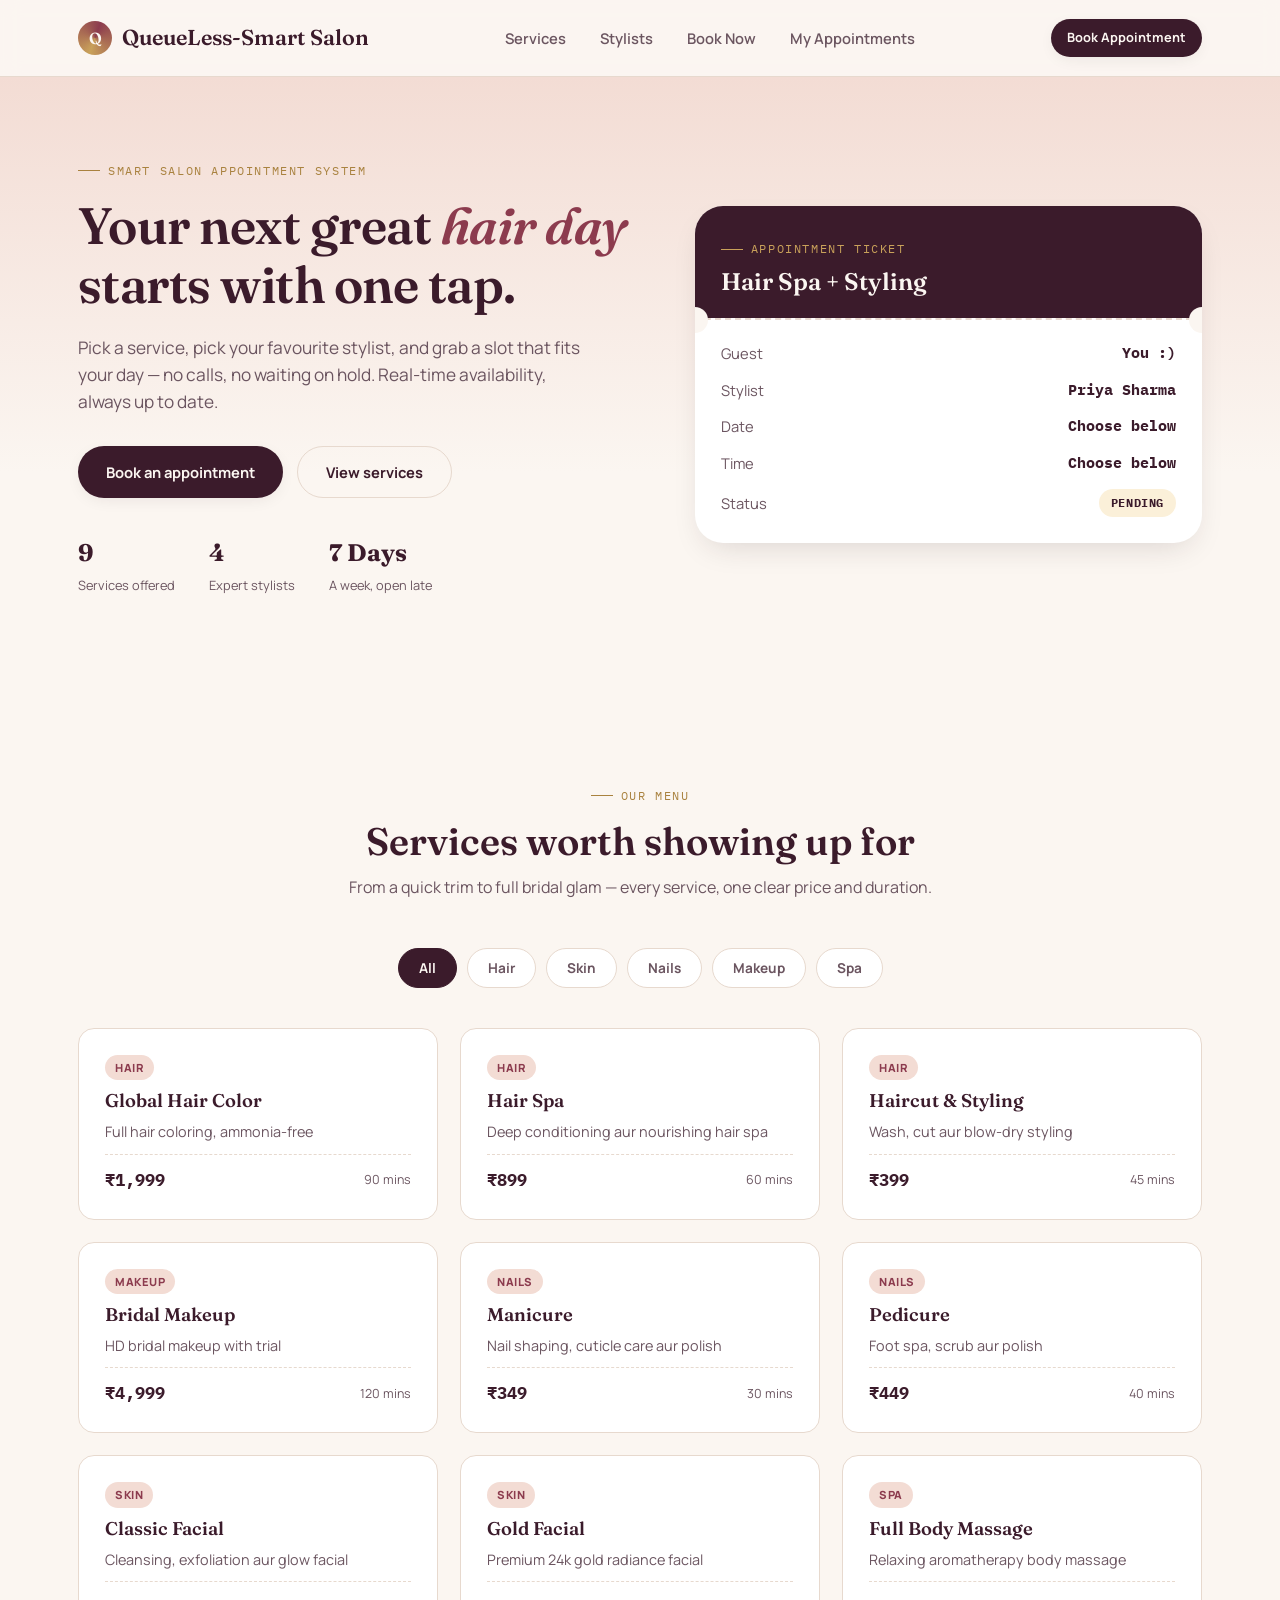
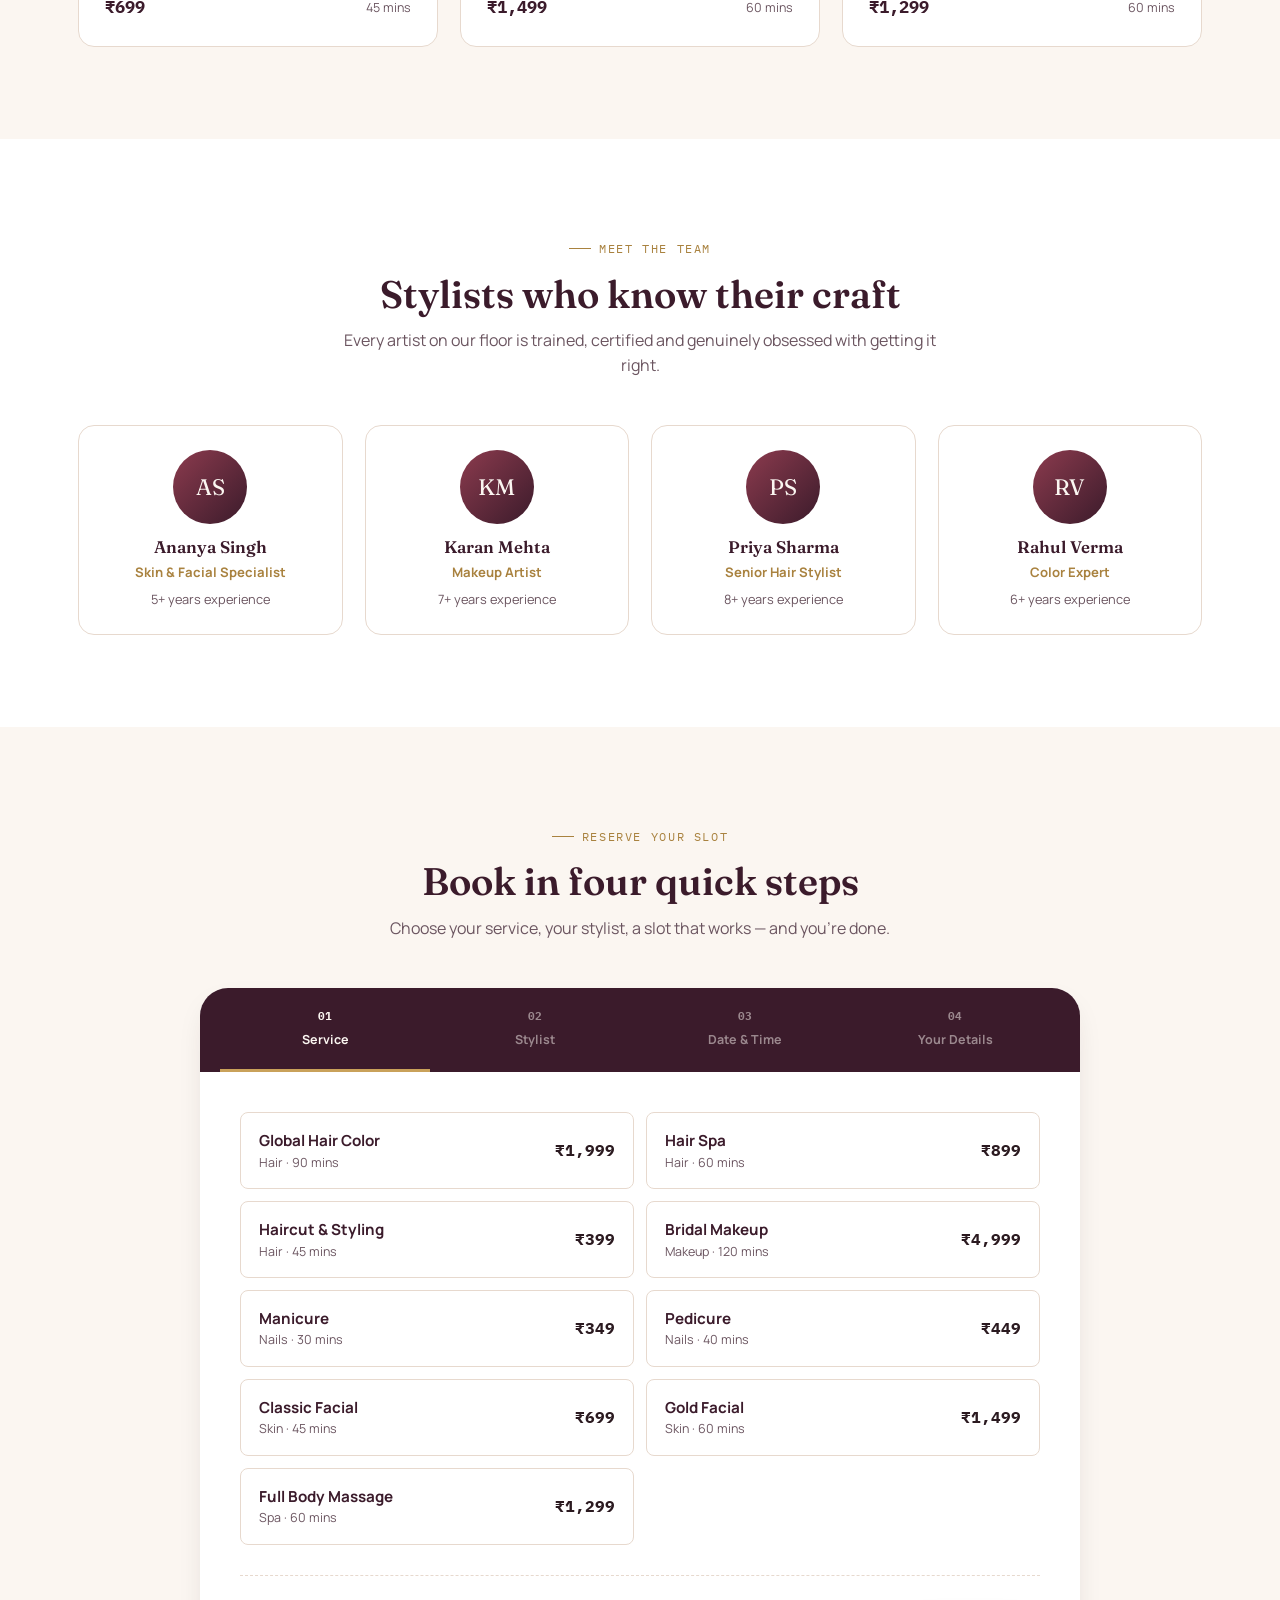
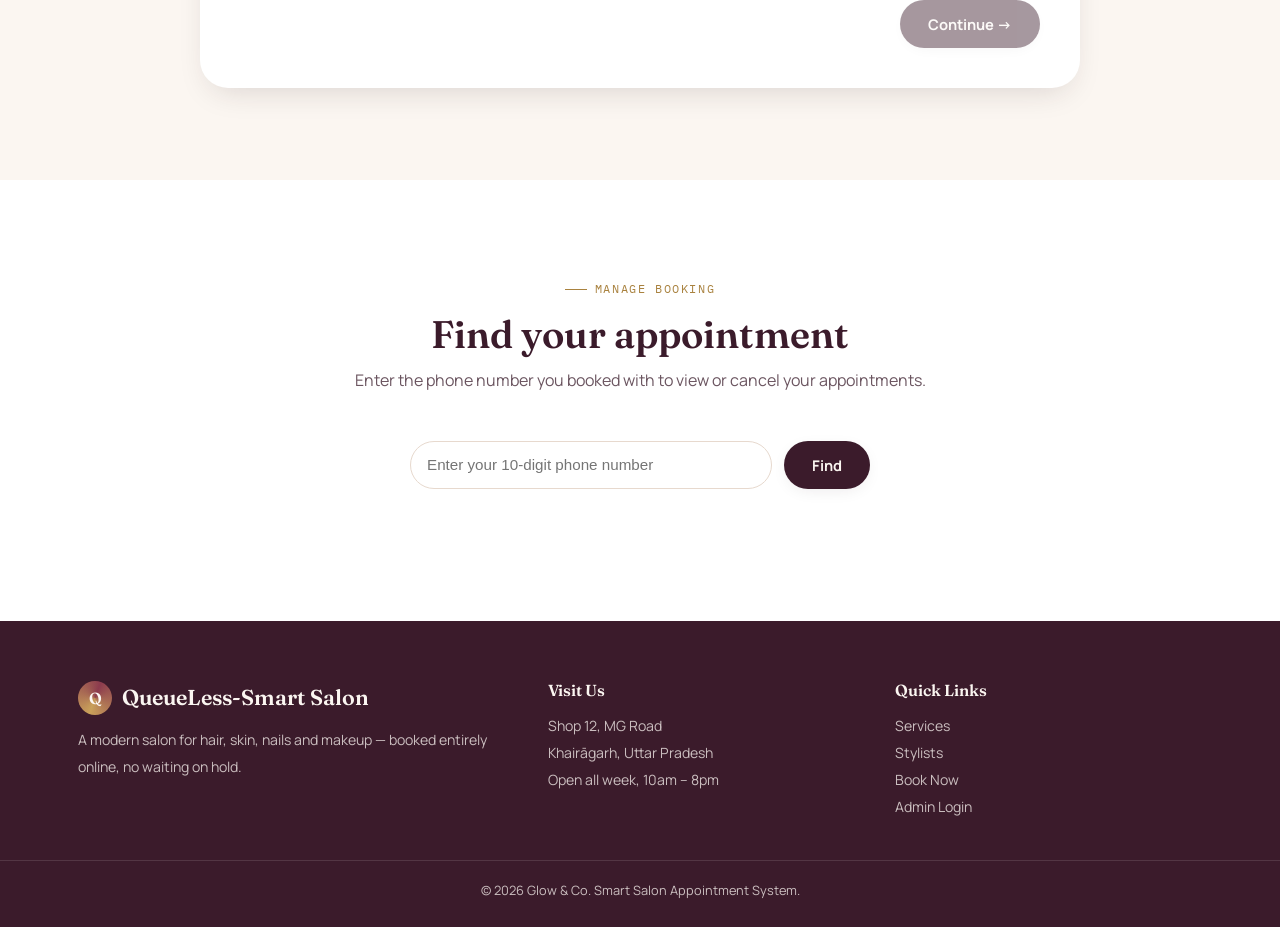
==== index.html @ 919a1b73 "msg" ====
<!doctype html>
<html lang="en">
  <head>
    <meta charset="UTF-8" />
    <meta name="viewport" content="width=device-width, initial-scale=1.0" />
    <title>Glow &amp; Co. — Smart Salon Appointments</title>
    <meta
      name="description"
      content="Book your salon appointment online — haircuts, spa, skin, makeup & more."
    />
    <link rel="stylesheet" href="css/variables.css" />
    <link rel="stylesheet" href="css/style.css" />
    <style>
      .slot-empty-state {
        grid-column: 1 / -1;
        padding: 20px 0;
      }

      .summary-box {
        text-align: left;
      }
    </style>
  </head>
  <body>
    <!-- ===================== NAVBAR ===================== -->
    <header class="navbar">
      <div class="container">
        <a href="#home" class="brand"
          ><span class="mark">Q</span>QueueLess-Smart Salon</a
        >
        <nav class="nav-links" id="navLinks">
          <a href="#services">Services</a>
          <a href="#stylists">Stylists</a>
          <a href="#book">Book Now</a>
          <a href="#my-appointments">My Appointments</a>
        </nav>
        <div class="nav-cta">
          <a href="#book" class="btn btn-primary btn-sm">Book Appointment</a>
        </div>
        <button class="nav-toggle" id="navToggle" aria-label="Menu">☰</button>
      </div>
    </header>

    <!-- ===================== HERO ===================== -->
    <section class="hero" id="home">
      <div class="container">
        <div class="hero-copy reveal">
          <span class="eyebrow">Smart Salon Appointment System</span>
          <h1>Your next great <em>hair day</em> starts with one tap.</h1>
          <p>
            Pick a service, pick your favourite stylist, and grab a slot that
            fits your day — no calls, no waiting on hold. Real-time
            availability, always up to date.
          </p>
          <div class="hero-actions">
            <a href="#book" class="btn btn-primary">Book an appointment</a>
            <a href="#services" class="btn btn-ghost">View services</a>
          </div>
          <div class="hero-stats">
            <div>
              <strong id="statServices">—</strong><span>Services offered</span>
            </div>
            <div>
              <strong id="statStylists">—</strong><span>Expert stylists</span>
            </div>
            <div><strong>7 Days</strong><span>A week, open late</span></div>
          </div>
        </div>

        <div class="ticket reveal">
          <div class="ticket-top">
            <span class="eyebrow">Appointment Ticket</span>
            <h3>Hair Spa + Styling</h3>
          </div>
          <div class="ticket-divider"></div>
          <div class="ticket-body">
            <div class="ticket-row"><span>Guest</span><span>You :)</span></div>
            <div class="ticket-row">
              <span>Stylist</span><span>Priya Sharma</span>
            </div>
            <div class="ticket-row">
              <span>Date</span><span>Choose below</span>
            </div>
            <div class="ticket-row">
              <span>Time</span><span>Choose below</span>
            </div>
            <div class="ticket-row">
              <span>Status</span
              ><span class="ticket-status status-pending">Pending</span>
            </div>
          </div>
        </div>
      </div>
    </section>

    <!-- ===================== SERVICES ===================== -->
    <section class="section" id="services">
      <div class="container">
        <div class="section-head reveal">
          <span class="eyebrow">Our Menu</span>
          <h2>Services worth showing up for</h2>
          <p>
            From a quick trim to full bridal glam — every service, one clear
            price and duration.
          </p>
        </div>
        <div class="category-tabs" id="categoryTabs">
          <button class="tab-btn active" data-cat="All">All</button>
          <button class="tab-btn" data-cat="Hair">Hair</button>
          <button class="tab-btn" data-cat="Skin">Skin</button>
          <button class="tab-btn" data-cat="Nails">Nails</button>
          <button class="tab-btn" data-cat="Makeup">Makeup</button>
          <button class="tab-btn" data-cat="Spa">Spa</button>
        </div>
        <div class="service-grid" id="serviceGrid">
          <p class="empty-note">Loading services…</p>
        </div>
      </div>
    </section>

    <!-- ===================== STYLISTS ===================== -->
    <section class="section section-alt" id="stylists">
      <div class="container">
        <div class="section-head reveal">
          <span class="eyebrow">Meet The Team</span>
          <h2>Stylists who know their craft</h2>
          <p>
            Every artist on our floor is trained, certified and genuinely
            obsessed with getting it right.
          </p>
        </div>
        <div class="stylist-grid" id="stylistGrid">
          <p class="empty-note">Loading stylists…</p>
        </div>
      </div>
    </section>

    <!-- ===================== BOOKING ===================== -->
    <section class="section" id="book">
      <div class="container">
        <div class="section-head reveal">
          <span class="eyebrow">Reserve Your Slot</span>
          <h2>Book in four quick steps</h2>
          <p>
            Choose your service, your stylist, a slot that works — and you're
            done.
          </p>
        </div>

        <div class="booking-wrap reveal">
          <div class="stepper">
            <div class="step active" data-step="1"><span>01</span>Service</div>
            <div class="step" data-step="2"><span>02</span>Stylist</div>
            <div class="step" data-step="3"><span>03</span>Date &amp; Time</div>
            <div class="step" data-step="4"><span>04</span>Your Details</div>
          </div>

          <!-- Step 1: Service -->
          <div class="step-panel active" data-panel="1">
            <div class="pick-grid" id="bookServiceGrid"></div>
            <div class="step-actions">
              <span></span>
              <button class="btn btn-primary" id="toStep2" disabled>
                Continue →
              </button>
            </div>
          </div>

          <!-- Step 2: Stylist -->
          <div class="step-panel" data-panel="2">
            <div class="pick-grid" id="bookStylistGrid"></div>
            <div class="step-actions">
              <button class="btn btn-ghost" data-back="1">← Back</button>
              <button class="btn btn-primary" id="toStep3" disabled>
                Continue →
              </button>
            </div>
          </div>

          <!-- Step 3: Date & Time -->
          <div class="step-panel" data-panel="3">
            <div class="field">
              <label for="bookDate">Choose a date</label>
              <input type="date" id="bookDate" />
            </div>
            <div class="field">
              <label>Available time slots</label>
              <div class="slot-grid" id="slotGrid">
                <p class="empty-note slot-empty-state">
                  Select a date to see open slots
                </p>
              </div>
            </div>
            <div class="step-actions">
              <button class="btn btn-ghost" data-back="2">← Back</button>
              <button class="btn btn-primary" id="toStep4" disabled>
                Continue →
              </button>
            </div>
          </div>

          <!-- Step 4: Details + confirm -->
          <div class="step-panel" data-panel="4">
            <div class="summary-box" id="bookingSummary"></div>
            <form id="bookingForm">
              <div class="form-row">
                <div class="field">
                  <label for="custName">Full name</label>
                  <input
                    type="text"
                    id="custName"
                    required
                    placeholder="e.g. Anjali Gupta"
                  />
                </div>
                <div class="field">
                  <label for="custPhone">Phone number</label>
                  <input
                    type="tel"
                    id="custPhone"
                    required
                    placeholder="10-digit mobile number"
                    pattern="[0-9]{10}"
                  />
                </div>
              </div>
              <div class="field">
                <label for="custEmail">Email (optional)</label>
                <input
                  type="email"
                  id="custEmail"
                  placeholder="you@example.com"
                />
              </div>
              <div class="field">
                <label for="custNotes">Notes for your stylist (optional)</label>
                <textarea
                  id="custNotes"
                  placeholder="Allergies, preferences, anything we should know…"
                ></textarea>
              </div>
              <div class="step-actions">
                <button type="button" class="btn btn-ghost" data-back="3">
                  ← Back
                </button>
                <button type="submit" class="btn btn-gold">
                  Confirm booking
                </button>
              </div>
            </form>
          </div>

          <!-- Confirmation -->
          <div class="step-panel" data-panel="confirm">
            <div class="confirm-screen">
              <div class="confirm-icon">✓</div>
              <h3>You're all set!</h3>
              <p>
                We've saved your appointment. Save this ID to manage your
                booking anytime.
              </p>
              <div class="booking-id" id="confirmId">#SALON-000000</div>
              <div class="summary-box" id="confirmSummary"></div>
              <button class="btn btn-primary" id="bookAnother">
                Book another appointment
              </button>
            </div>
          </div>
        </div>
      </div>
    </section>

    <!-- ===================== MY APPOINTMENTS ===================== -->
    <section class="section section-alt" id="my-appointments">
      <div class="container">
        <div class="section-head reveal">
          <span class="eyebrow">Manage Booking</span>
          <h2>Find your appointment</h2>
          <p>
            Enter the phone number you booked with to view or cancel your
            appointments.
          </p>
        </div>
        <form class="lookup-form reveal" id="lookupForm">
          <input
            type="tel"
            id="lookupPhone"
            placeholder="Enter your 10-digit phone number"
            pattern="[0-9]{10}"
            required
          />
          <button type="submit" class="btn btn-primary">Find</button>
        </form>
        <div class="appt-list" id="apptList"></div>
      </div>
    </section>

    <!-- ===================== FOOTER ===================== -->
    <footer class="footer">
      <div class="container">
        <div>
          <a href="#home" class="brand"
            ><span class="mark">Q</span>QueueLess-Smart Salon</a
          >
          <p>
            A modern salon for hair, skin, nails and makeup — booked entirely
            online, no waiting on hold.
          </p>
        </div>
        <div>
          <h4>Visit Us</h4>
          <p>
            Shop 12, MG Road<br />Khairāgarh, Uttar Pradesh<br />Open all week,
            10am – 8pm
          </p>
        </div>
        <div>
          <h4>Quick Links</h4>
          <ul>
            <li><a href="#services">Services</a></li>
            <li><a href="#stylists">Stylists</a></li>
            <li><a href="#book">Book Now</a></li>
            <li><a href="admin.html">Admin Login</a></li>
          </ul>
        </div>
      </div>
      <div class="footer-bottom">
        © <span id="year"></span> Glow &amp; Co. Smart Salon Appointment System.
      </div>
    </footer>

    <div class="toast" id="toast"></div>

    <script src="js/localdb.js"></script>
    <script src="js/main.js"></script>
  </body>
</html>
---- css/variables.css ----
/* ============================================
   GLOW & CO. — Design Tokens
   Ek boutique salon ke liye elegant, warm identity.
   ============================================ */

@import url("https://fonts.googleapis.com/css2?family=Fraunces:ital,opsz,wght@0,9..144,400;0,9..144,500;0,9..144,600;1,9..144,500&family=Manrope:wght@400;500;600;700;800&family=IBM+Plex+Mono:wght@400;500&display=swap");

:root {
  /* ---- Colors ---- */
  --ink: #2B1A20;           /* primary text / near-black warm ink */
  --ink-soft: #6B5560;      /* secondary text */
  --plum: #3B1B2B;          /* deep header / footer bg */
  --plum-deep: #2B1220;
  --rose: #8C3B4E;          /* secondary accent — status, links */
  --gold: #C9A15A;          /* primary accent — CTAs, highlights */
  --gold-deep: #A9823F;
  --blush: #F3DCD4;         /* soft accent bg */
  --ivory: #FBF6F1;         /* page background */
  --paper: #FFFFFF;         /* card background */
  --line: #E7D9CE;          /* hairline borders */
  --success: #4E7A51;
  --success-bg: #E7F0E4;
  --pending-bg: #FBF0D9;
  --pending: #96741E;
  --cancel-bg: #F5DEDE;
  --cancel: #A23B3B;
  --info-bg: #E3E8EE;
  --info: #3B5A8C;

  /* ---- Type ---- */
  --font-display: "Fraunces", "Georgia", serif;
  --font-body: "Manrope", -apple-system, BlinkMacSystemFont, sans-serif;
  --font-mono: "IBM Plex Mono", "Courier New", monospace;

  /* ---- Spacing / Layout ---- */
  --radius-sm: 8px;
  --radius-md: 16px;
  --radius-lg: 28px;
  --shadow-soft: 0 12px 32px -12px rgba(43, 26, 32, 0.18);
  --shadow-card: 0 4px 18px -6px rgba(43, 26, 32, 0.12);
  --max-width: 1180px;
}

* {
  box-sizing: border-box;
  margin: 0;
  padding: 0;
}

html {
  scroll-behavior: smooth;
}

body {
  font-family: var(--font-body);
  color: var(--ink);
  background: var(--ivory);
  line-height: 1.55;
  -webkit-font-smoothing: antialiased;
}

img {
  max-width: 100%;
  display: block;
}

a {
  color: inherit;
  text-decoration: none;
}

button {
  font-family: inherit;
  cursor: pointer;
}

h1, h2, h3, h4 {
  font-family: var(--font-display);
  font-weight: 600;
  color: var(--plum);
  line-height: 1.15;
}

.container {
  max-width: var(--max-width);
  margin: 0 auto;
  padding: 0 28px;
}

.eyebrow {
  font-family: var(--font-mono);
  font-size: 0.72rem;
  letter-spacing: 0.14em;
  text-transform: uppercase;
  color: var(--gold-deep);
  display: inline-flex;
  align-items: center;
  gap: 8px;
}
.eyebrow::before {
  content: "";
  width: 22px;
  height: 1px;
  background: var(--gold-deep);
  display: inline-block;
}

.btn {
  display: inline-flex;
  align-items: center;
  justify-content: center;
  gap: 8px;
  padding: 14px 28px;
  border-radius: 999px;
  border: none;
  font-family: var(--font-body);
  font-weight: 700;
  font-size: 0.92rem;
  transition: transform 0.15s ease, box-shadow 0.15s ease, background 0.15s ease;
}
.btn:focus-visible {
  outline: 2px solid var(--gold-deep);
  outline-offset: 3px;
}
.btn-primary {
  background: var(--plum);
  color: var(--ivory);
  box-shadow: var(--shadow-card);
}
.btn-primary:hover {
  background: var(--plum-deep);
  transform: translateY(-2px);
}
.btn-gold {
  background: var(--gold);
  color: var(--plum-deep);
}
.btn-gold:hover {
  background: var(--gold-deep);
  transform: translateY(-2px);
}
.btn-ghost {
  background: transparent;
  color: var(--plum);
  border: 1.5px solid var(--line);
}
.btn-ghost:hover {
  border-color: var(--plum);
}
.btn:disabled {
  opacity: 0.45;
  cursor: not-allowed;
  transform: none !important;
}

.btn-sm {
  padding: 9px 16px;
  font-size: 0.8rem;
}

@media (prefers-reduced-motion: reduce) {
  * {
    animation: none !important;
    transition: none !important;
    scroll-behavior: auto !important;
  }
}
---- css/style.css ----
@import url("variables.css");

/* ============================================
   NAVBAR
   ============================================ */
.navbar {
  position: sticky;
  top: 0;
  z-index: 100;
  background: rgba(251, 246, 241, 0.9);
  -webkit-backdrop-filter: blur(10px);
  backdrop-filter: blur(10px);
  border-bottom: 1px solid var(--line);
}
.navbar .container {
  display: flex;
  align-items: center;
  justify-content: space-between;
  height: 76px;
}
.brand {
  display: flex;
  align-items: center;
  gap: 10px;
  font-family: var(--font-display);
  font-size: 1.35rem;
  font-weight: 600;
  color: var(--plum);
}
.brand .mark {
  width: 34px;
  height: 34px;
  border-radius: 50%;
  background: conic-gradient(
    from 200deg,
    var(--gold),
    var(--rose),
    var(--gold)
  );
  display: grid;
  place-items: center;
  color: var(--ivory);
  font-family: var(--font-display);
  font-size: 1rem;
}
.nav-links {
  display: flex;
  align-items: center;
  gap: 34px;
  font-weight: 600;
  font-size: 0.92rem;
}
.nav-links a {
  color: var(--ink-soft);
  transition: color 0.15s ease;
}
.nav-links a:hover {
  color: var(--plum);
}
.nav-cta {
  display: flex;
  align-items: center;
  gap: 14px;
}
.nav-toggle {
  display: none;
  background: none;
  border: none;
  font-size: 1.5rem;
  color: var(--plum);
}

/* ============================================
   HERO
   ============================================ */
.hero {
  padding: 76px 0 90px;
  background: linear-gradient(180deg, var(--blush) 0%, var(--ivory) 65%);
  overflow: hidden;
}
.hero .container {
  display: grid;
  grid-template-columns: 1.05fr 0.95fr;
  gap: 56px;
  align-items: center;
}
.hero-copy h1 {
  font-size: clamp(2.4rem, 4vw, 3.4rem);
  margin: 18px 0 20px;
  letter-spacing: -0.01em;
}
.hero-copy h1 em {
  font-style: italic;
  color: var(--rose);
}
.hero-copy p {
  color: var(--ink-soft);
  font-size: 1.08rem;
  max-width: 46ch;
  margin-bottom: 30px;
}
.hero-actions {
  display: flex;
  gap: 14px;
  flex-wrap: wrap;
  margin-bottom: 36px;
}
.hero-stats {
  display: flex;
  gap: 34px;
  flex-wrap: wrap;
}
.hero-stats div strong {
  display: block;
  font-family: var(--font-display);
  font-size: 1.5rem;
  color: var(--plum);
}
.hero-stats div span {
  font-size: 0.8rem;
  color: var(--ink-soft);
}

/* --- Signature element: appointment ticket stub --- */
.ticket {
  background: var(--paper);
  border-radius: var(--radius-lg);
  box-shadow: var(--shadow-soft);
  position: relative;
  overflow: hidden;
  transform: rotate(-2deg);
}
.ticket-top {
  padding: 26px 26px 22px;
  background: var(--plum);
  color: var(--ivory);
}
.ticket-top .eyebrow {
  color: var(--gold);
}
.ticket-top .eyebrow::before {
  background: var(--gold);
}
.ticket-top h3 {
  color: var(--ivory);
  font-size: 1.5rem;
  margin-top: 10px;
}
.ticket-divider {
  position: relative;
  height: 0;
  border-top: 2px dashed var(--line);
  margin: 0 0;
}
.ticket-divider::before,
.ticket-divider::after {
  content: "";
  position: absolute;
  top: -13px;
  width: 26px;
  height: 26px;
  background: var(--ivory);
  border-radius: 50%;
}
.ticket-divider::before {
  left: -13px;
}
.ticket-divider::after {
  right: -13px;
}
.ticket-body {
  padding: 22px 26px 26px;
  display: grid;
  gap: 14px;
}
.ticket-row {
  display: flex;
  justify-content: space-between;
  align-items: center;
  font-size: 0.92rem;
}
.ticket-row span:first-child {
  color: var(--ink-soft);
}
.ticket-row span:last-child {
  font-weight: 700;
  font-family: var(--font-mono);
  color: var(--plum);
}
.ticket-status {
  display: inline-flex;
  align-items: center;
  gap: 6px;
  padding: 5px 12px;
  border-radius: 999px;
  font-size: 0.74rem;
  font-weight: 700;
  font-family: var(--font-mono);
  text-transform: uppercase;
  letter-spacing: 0.05em;
}
.status-pending {
  background: var(--pending-bg);
  color: var(--pending);
}
.status-confirmed {
  background: var(--success-bg);
  color: var(--success);
}
.status-completed {
  background: var(--info-bg);
  color: var(--info);
}
.status-cancelled {
  background: var(--cancel-bg);
  color: var(--cancel);
}

/* ============================================
   SECTION HEADERS (shared)
   ============================================ */
.section {
  padding: 92px 0;
}
.section-alt {
  background: var(--paper);
}
.section-head {
  max-width: 620px;
  margin: 0 auto 48px;
  text-align: center;
}
.section-head h2 {
  font-size: clamp(1.9rem, 3vw, 2.5rem);
  margin-top: 14px;
}
.section-head p {
  color: var(--ink-soft);
  margin-top: 12px;
}

/* ============================================
   SERVICES
   ============================================ */
.category-tabs {
  display: flex;
  gap: 10px;
  justify-content: center;
  flex-wrap: wrap;
  margin-bottom: 40px;
}
.tab-btn {
  padding: 10px 20px;
  border-radius: 999px;
  border: 1.5px solid var(--line);
  background: var(--paper);
  font-weight: 700;
  font-size: 0.85rem;
  color: var(--ink-soft);
  transition: all 0.15s ease;
}
.tab-btn.active,
.tab-btn:hover {
  background: var(--plum);
  border-color: var(--plum);
  color: var(--ivory);
}

.service-grid {
  display: grid;
  grid-template-columns: repeat(3, 1fr);
  gap: 22px;
}
.service-card {
  background: var(--paper);
  border: 1px solid var(--line);
  border-radius: var(--radius-md);
  padding: 26px;
  transition:
    transform 0.18s ease,
    box-shadow 0.18s ease;
  display: flex;
  flex-direction: column;
  gap: 10px;
}
.service-card:hover {
  transform: translateY(-4px);
  box-shadow: var(--shadow-card);
}
.service-card .cat-tag {
  align-self: flex-start;
  background: var(--blush);
  color: var(--rose);
  font-size: 0.7rem;
  font-weight: 800;
  text-transform: uppercase;
  letter-spacing: 0.05em;
  padding: 4px 10px;
  border-radius: 999px;
}
.service-card h4 {
  font-size: 1.15rem;
}
.service-card p {
  color: var(--ink-soft);
  font-size: 0.9rem;
  flex-grow: 1;
}
.service-meta {
  display: flex;
  justify-content: space-between;
  align-items: center;
  padding-top: 12px;
  border-top: 1px dashed var(--line);
}
.service-meta .price {
  font-family: var(--font-mono);
  font-weight: 700;
  color: var(--plum);
  font-size: 1.05rem;
}
.service-meta .duration {
  font-size: 0.78rem;
  color: var(--ink-soft);
}
.empty-note {
  text-align: center;
  color: var(--ink-soft);
  padding: 40px;
  grid-column: 1 / -1;
}

/* ============================================
   STYLISTS
   ============================================ */
.stylist-grid {
  display: grid;
  grid-template-columns: repeat(4, 1fr);
  gap: 22px;
}
.stylist-card {
  background: var(--paper);
  border: 1px solid var(--line);
  border-radius: var(--radius-md);
  padding: 24px;
  text-align: center;
  transition:
    transform 0.18s ease,
    box-shadow 0.18s ease;
}
.stylist-card:hover {
  transform: translateY(-4px);
  box-shadow: var(--shadow-card);
}
.avatar-ring {
  width: 74px;
  height: 74px;
  border-radius: 50%;
  margin: 0 auto 14px;
  display: grid;
  place-items: center;
  font-family: var(--font-display);
  font-size: 1.4rem;
  color: var(--ivory);
  background: linear-gradient(135deg, var(--rose), var(--plum));
}
.stylist-card h4 {
  font-size: 1.05rem;
}
.stylist-card .specialty {
  color: var(--gold-deep);
  font-size: 0.82rem;
  font-weight: 700;
  margin: 4px 0 8px;
}
.stylist-card .exp {
  font-size: 0.8rem;
  color: var(--ink-soft);
}

/* ============================================
   BOOKING (stepper ticket form)
   ============================================ */
.booking-wrap {
  background: var(--paper);
  border-radius: var(--radius-lg);
  box-shadow: var(--shadow-soft);
  overflow: hidden;
  max-width: 880px;
  margin: 0 auto;
}
.stepper {
  display: flex;
  background: var(--plum);
  padding: 0 20px;
}
.step {
  flex: 1;
  padding: 20px 8px;
  text-align: center;
  font-size: 0.78rem;
  font-weight: 700;
  color: rgba(251, 246, 241, 0.5);
  border-bottom: 3px solid transparent;
  position: relative;
}
.step span {
  display: block;
  font-family: var(--font-mono);
  font-size: 0.7rem;
  margin-bottom: 4px;
}
.step.active {
  color: var(--ivory);
  border-color: var(--gold);
}
.step.done {
  color: var(--gold);
}

.step-panel {
  padding: 40px;
  display: none;
}
.step-panel.active {
  display: block;
}

.pick-grid {
  display: grid;
  grid-template-columns: repeat(2, 1fr);
  gap: 12px;
}
.pick-card {
  border: 1.5px solid var(--line);
  border-radius: var(--radius-sm);
  padding: 16px 18px;
  cursor: pointer;
  transition: all 0.15s ease;
  display: flex;
  justify-content: space-between;
  align-items: center;
  gap: 10px;
}
.pick-card:hover {
  border-color: var(--gold);
}
.pick-card.selected {
  border-color: var(--plum);
  background: var(--blush);
}
.pick-card .name {
  font-weight: 700;
  color: var(--plum);
  font-size: 0.95rem;
}
.pick-card .sub {
  font-size: 0.78rem;
  color: var(--ink-soft);
}
.pick-card .price {
  font-family: var(--font-mono);
  font-weight: 700;
  white-space: nowrap;
}

.form-row {
  display: grid;
  grid-template-columns: 1fr 1fr;
  gap: 16px;
  margin-bottom: 16px;
}
.field {
  display: flex;
  flex-direction: column;
  gap: 6px;
  margin-bottom: 16px;
}
.field label {
  font-size: 0.8rem;
  font-weight: 700;
  color: var(--plum);
}
.field input,
.field textarea,
.field select {
  padding: 12px 14px;
  border-radius: var(--radius-sm);
  border: 1.5px solid var(--line);
  font-family: var(--font-body);
  font-size: 0.95rem;
  background: var(--ivory);
}
.field input:focus,
.field textarea:focus,
.field select:focus {
  outline: none;
  border-color: var(--plum);
}
.field textarea {
  resize: vertical;
  min-height: 80px;
}

.slot-grid {
  display: grid;
  grid-template-columns: repeat(4, 1fr);
  gap: 10px;
  margin-top: 8px;
}
.slot-btn {
  padding: 10px 6px;
  border-radius: var(--radius-sm);
  border: 1.5px solid var(--line);
  background: var(--paper);
  font-family: var(--font-mono);
  font-size: 0.82rem;
  font-weight: 600;
  text-align: center;
  transition: all 0.15s ease;
}
.slot-btn:hover:not(:disabled) {
  border-color: var(--gold);
}
.slot-btn.selected {
  background: var(--plum);
  border-color: var(--plum);
  color: var(--ivory);
}
.slot-btn:disabled {
  opacity: 0.35;
  text-decoration: line-through;
  cursor: not-allowed;
}

.step-actions {
  display: flex;
  justify-content: space-between;
  margin-top: 30px;
  padding-top: 24px;
  border-top: 1px dashed var(--line);
}

.summary-box {
  background: var(--ivory);
  border: 1px dashed var(--line);
  border-radius: var(--radius-md);
  padding: 22px;
  margin-bottom: 20px;
}
.summary-box .ticket-row {
  padding: 6px 0;
}

.confirm-screen {
  text-align: center;
  padding: 50px 40px;
}
.confirm-icon {
  width: 64px;
  height: 64px;
  border-radius: 50%;
  background: var(--success-bg);
  color: var(--success);
  display: grid;
  place-items: center;
  font-size: 1.8rem;
  margin: 0 auto 18px;
}
.booking-id {
  font-family: var(--font-mono);
  background: var(--blush);
  color: var(--rose);
  padding: 8px 16px;
  border-radius: 999px;
  display: inline-block;
  font-size: 0.85rem;
  font-weight: 700;
  margin: 14px 0 26px;
}

/* ============================================
   MY APPOINTMENTS
   ============================================ */
.lookup-form {
  display: flex;
  gap: 12px;
  max-width: 460px;
  margin: 0 auto 40px;
}
.lookup-form input {
  flex: 1;
  padding: 13px 16px;
  border-radius: 999px;
  border: 1.5px solid var(--line);
  font-size: 0.95rem;
}
.lookup-form input:focus {
  outline: none;
  border-color: var(--plum);
}
.appt-list {
  display: grid;
  gap: 16px;
  max-width: 720px;
  margin: 0 auto;
}
.appt-card {
  background: var(--paper);
  border: 1px solid var(--line);
  border-radius: var(--radius-md);
  padding: 20px 24px;
  display: flex;
  justify-content: space-between;
  align-items: center;
  gap: 16px;
  flex-wrap: wrap;
}
.appt-info h4 {
  font-size: 1.02rem;
  margin-bottom: 4px;
}
.appt-info .meta {
  font-size: 0.82rem;
  color: var(--ink-soft);
  font-family: var(--font-mono);
}
.appt-actions {
  display: flex;
  align-items: center;
  gap: 12px;
}

/* ============================================
   FOOTER
   ============================================ */
.footer {
  background: var(--plum);
  color: rgba(251, 246, 241, 0.75);
  padding: 60px 0 26px;
}
.footer .container {
  display: grid;
  grid-template-columns: 1.4fr 1fr 1fr;
  gap: 40px;
}
.footer h4 {
  color: var(--ivory);
  font-size: 1rem;
  margin-bottom: 14px;
}
.footer .brand {
  color: var(--ivory);
  margin-bottom: 12px;
}
.footer p,
.footer li {
  font-size: 0.88rem;
  line-height: 1.9;
}
.footer ul {
  list-style: none;
}
.footer-bottom {
  text-align: center;
  margin-top: 40px;
  padding-top: 20px;
  border-top: 1px solid rgba(251, 246, 241, 0.12);
  font-size: 0.8rem;
}

/* ============================================
   TOAST
   ============================================ */
.toast {
  position: fixed;
  bottom: 26px;
  left: 50%;
  transform: translateX(-50%) translateY(20px);
  background: var(--plum);
  color: var(--ivory);
  padding: 14px 24px;
  border-radius: 999px;
  font-size: 0.88rem;
  font-weight: 600;
  box-shadow: var(--shadow-soft);
  z-index: 1000;
  opacity: 0;
  pointer-events: none;
  transition: all 0.25s ease;
}
.toast.show {
  opacity: 1;
  transform: translateX(-50%) translateY(0);
}
.toast.error {
  background: var(--cancel);
}
.toast.success {
  background: var(--success);
}

/* ============================================
   REVEAL ANIMATION
   ============================================ */
.reveal {
  opacity: 0;
  transform: translateY(18px);
  transition:
    opacity 0.6s ease,
    transform 0.6s ease;
}
.reveal.in-view {
  opacity: 1;
  transform: translateY(0);
}

/* ============================================
   RESPONSIVE
   ============================================ */
@media (max-width: 980px) {
  .hero .container {
    grid-template-columns: 1fr;
  }
  .ticket {
    max-width: 420px;
    margin: 0 auto;
    transform: rotate(0);
  }
  .service-grid {
    grid-template-columns: repeat(2, 1fr);
  }
  .stylist-grid {
    grid-template-columns: repeat(2, 1fr);
  }
  .footer .container {
    grid-template-columns: 1fr 1fr;
  }
}
@media (max-width: 720px) {
  .nav-links {
    display: none;
  }
  .nav-toggle {
    display: block;
  }
  .service-grid {
    grid-template-columns: 1fr;
  }
  .stylist-grid {
    grid-template-columns: 1fr;
  }
  .form-row {
    grid-template-columns: 1fr;
  }
  .pick-grid {
    grid-template-columns: 1fr;
  }
  .slot-grid {
    grid-template-columns: repeat(3, 1fr);
  }
  .footer .container {
    grid-template-columns: 1fr;
  }
  .step span {
    display: none;
  }
  .step-panel {
    padding: 26px 20px;
  }
  .lookup-form {
    flex-direction: column;
  }
}
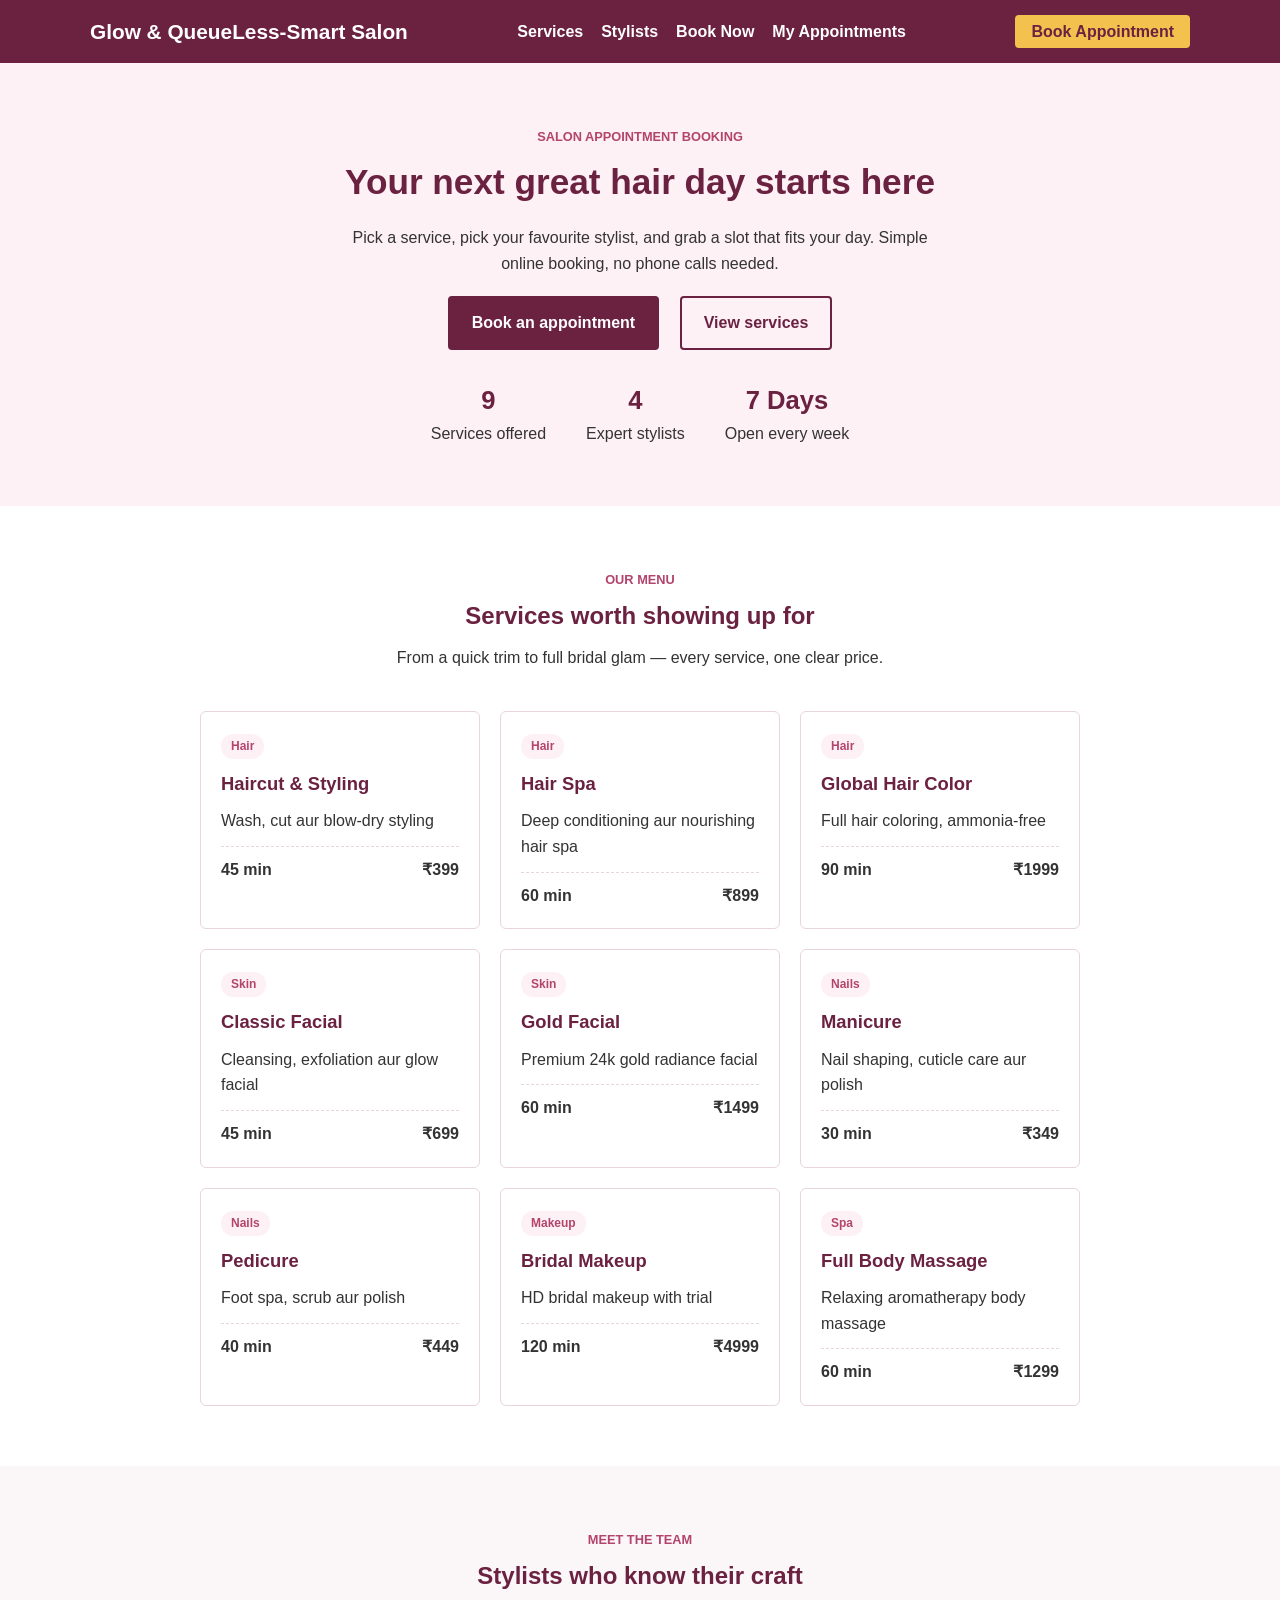
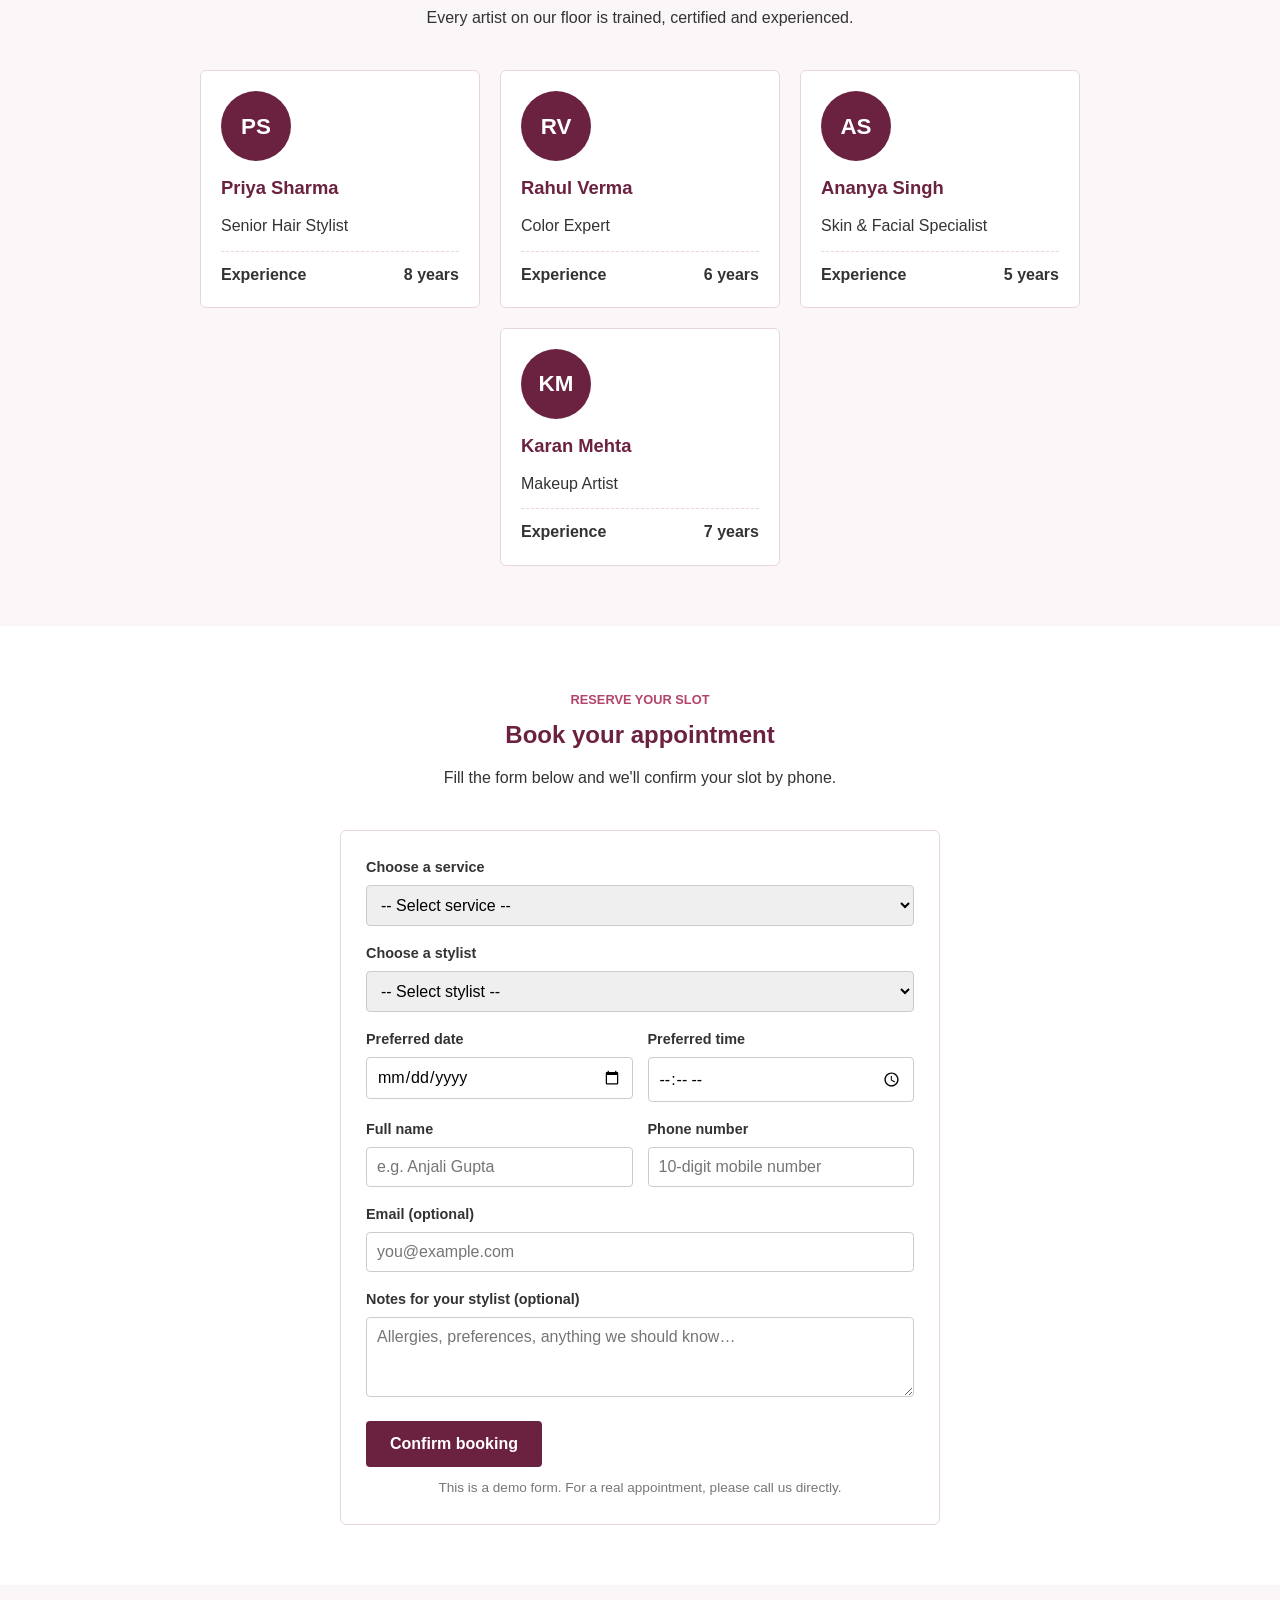
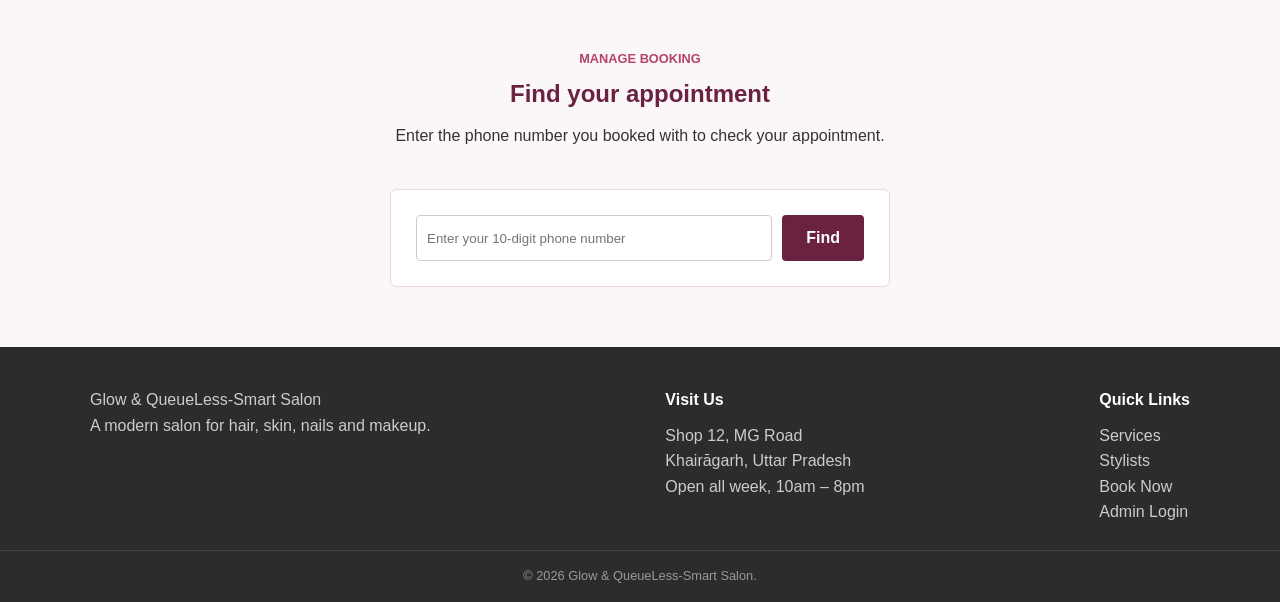
==== commit a0a38bf1: "first commit" ====
--- a/index.html
+++ b/index.html
@@ -3,309 +3,294 @@
   <head>
     <meta charset="UTF-8" />
     <meta name="viewport" content="width=device-width, initial-scale=1.0" />
-    <title>Glow &amp; Co. — Smart Salon Appointments</title>
-    <meta
-      name="description"
-      content="Book your salon appointment online — haircuts, spa, skin, makeup & more."
-    />
-    <link rel="stylesheet" href="css/variables.css" />
+    <title>Glow &amp;QueueLess-Smart Salon</title>
     <link rel="stylesheet" href="css/style.css" />
-    <style>
-      .slot-empty-state {
-        grid-column: 1 / -1;
-        padding: 20px 0;
-      }
-
-      .summary-box {
-        text-align: left;
-      }
-    </style>
   </head>
   <body>
-    <!-- ===================== NAVBAR ===================== -->
+    <!-- ===== Navbar ===== -->
     <header class="navbar">
       <div class="container">
-        <a href="#home" class="brand"
-          ><span class="mark">Q</span>QueueLess-Smart Salon</a
-        >
-        <nav class="nav-links" id="navLinks">
+        <a href="#home" class="brand">Glow &amp; QueueLess-Smart Salon</a>
+        <nav class="nav-links">
           <a href="#services">Services</a>
           <a href="#stylists">Stylists</a>
           <a href="#book">Book Now</a>
           <a href="#my-appointments">My Appointments</a>
         </nav>
         <div class="nav-cta">
-          <a href="#book" class="btn btn-primary btn-sm">Book Appointment</a>
-        </div>
-        <button class="nav-toggle" id="navToggle" aria-label="Menu">☰</button>
+          <a href="#book">Book Appointment</a>
+        </div>
       </div>
     </header>
 
-    <!-- ===================== HERO ===================== -->
+    <!-- ===== Hero ===== -->
     <section class="hero" id="home">
       <div class="container">
-        <div class="hero-copy reveal">
-          <span class="eyebrow">Smart Salon Appointment System</span>
-          <h1>Your next great <em>hair day</em> starts with one tap.</h1>
-          <p>
-            Pick a service, pick your favourite stylist, and grab a slot that
-            fits your day — no calls, no waiting on hold. Real-time
-            availability, always up to date.
-          </p>
-          <div class="hero-actions">
-            <a href="#book" class="btn btn-primary">Book an appointment</a>
-            <a href="#services" class="btn btn-ghost">View services</a>
-          </div>
-          <div class="hero-stats">
-            <div>
-              <strong id="statServices">—</strong><span>Services offered</span>
-            </div>
-            <div>
-              <strong id="statStylists">—</strong><span>Expert stylists</span>
-            </div>
-            <div><strong>7 Days</strong><span>A week, open late</span></div>
-          </div>
-        </div>
-
-        <div class="ticket reveal">
-          <div class="ticket-top">
-            <span class="eyebrow">Appointment Ticket</span>
-            <h3>Hair Spa + Styling</h3>
-          </div>
-          <div class="ticket-divider"></div>
-          <div class="ticket-body">
-            <div class="ticket-row"><span>Guest</span><span>You :)</span></div>
-            <div class="ticket-row">
-              <span>Stylist</span><span>Priya Sharma</span>
-            </div>
-            <div class="ticket-row">
-              <span>Date</span><span>Choose below</span>
-            </div>
-            <div class="ticket-row">
-              <span>Time</span><span>Choose below</span>
-            </div>
-            <div class="ticket-row">
-              <span>Status</span
-              ><span class="ticket-status status-pending">Pending</span>
-            </div>
-          </div>
-        </div>
-      </div>
-    </section>
-
-    <!-- ===================== SERVICES ===================== -->
+        <span class="eyebrow">Salon Appointment Booking</span>
+        <h1>Your next great hair day starts here</h1>
+        <p>
+          Pick a service, pick your favourite stylist, and grab a slot that fits
+          your day. Simple online booking, no phone calls needed.
+        </p>
+        <div class="hero-actions">
+          <a href="#book" class="btn btn-primary">Book an appointment</a>
+          <a href="#services" class="btn btn-ghost">View services</a>
+        </div>
+        <div class="hero-stats">
+          <div><strong>9</strong><span> Services offered</span></div>
+          <div><strong>4</strong><span> Expert stylists</span></div>
+          <div><strong>7 Days</strong><span> Open every week</span></div>
+        </div>
+      </div>
+    </section>
+
+    <!-- ===== Services ===== -->
     <section class="section" id="services">
       <div class="container">
-        <div class="section-head reveal">
+        <div class="section-head">
           <span class="eyebrow">Our Menu</span>
           <h2>Services worth showing up for</h2>
           <p>
             From a quick trim to full bridal glam — every service, one clear
-            price and duration.
-          </p>
-        </div>
-        <div class="category-tabs" id="categoryTabs">
-          <button class="tab-btn active" data-cat="All">All</button>
-          <button class="tab-btn" data-cat="Hair">Hair</button>
-          <button class="tab-btn" data-cat="Skin">Skin</button>
-          <button class="tab-btn" data-cat="Nails">Nails</button>
-          <button class="tab-btn" data-cat="Makeup">Makeup</button>
-          <button class="tab-btn" data-cat="Spa">Spa</button>
-        </div>
-        <div class="service-grid" id="serviceGrid">
-          <p class="empty-note">Loading services…</p>
-        </div>
-      </div>
-    </section>
-
-    <!-- ===================== STYLISTS ===================== -->
+            price.
+          </p>
+        </div>
+
+        <div class="card-grid">
+          <div class="card">
+            <span class="tag">Hair</span>
+            <h3>Haircut &amp; Styling</h3>
+            <p>Wash, cut aur blow-dry styling</p>
+            <div class="price-row"><span>45 min</span><span>₹399</span></div>
+          </div>
+          <div class="card">
+            <span class="tag">Hair</span>
+            <h3>Hair Spa</h3>
+            <p>Deep conditioning aur nourishing hair spa</p>
+            <div class="price-row"><span>60 min</span><span>₹899</span></div>
+          </div>
+          <div class="card">
+            <span class="tag">Hair</span>
+            <h3>Global Hair Color</h3>
+            <p>Full hair coloring, ammonia-free</p>
+            <div class="price-row"><span>90 min</span><span>₹1999</span></div>
+          </div>
+          <div class="card">
+            <span class="tag">Skin</span>
+            <h3>Classic Facial</h3>
+            <p>Cleansing, exfoliation aur glow facial</p>
+            <div class="price-row"><span>45 min</span><span>₹699</span></div>
+          </div>
+          <div class="card">
+            <span class="tag">Skin</span>
+            <h3>Gold Facial</h3>
+            <p>Premium 24k gold radiance facial</p>
+            <div class="price-row"><span>60 min</span><span>₹1499</span></div>
+          </div>
+          <div class="card">
+            <span class="tag">Nails</span>
+            <h3>Manicure</h3>
+            <p>Nail shaping, cuticle care aur polish</p>
+            <div class="price-row"><span>30 min</span><span>₹349</span></div>
+          </div>
+          <div class="card">
+            <span class="tag">Nails</span>
+            <h3>Pedicure</h3>
+            <p>Foot spa, scrub aur polish</p>
+            <div class="price-row"><span>40 min</span><span>₹449</span></div>
+          </div>
+          <div class="card">
+            <span class="tag">Makeup</span>
+            <h3>Bridal Makeup</h3>
+            <p>HD bridal makeup with trial</p>
+            <div class="price-row"><span>120 min</span><span>₹4999</span></div>
+          </div>
+          <div class="card">
+            <span class="tag">Spa</span>
+            <h3>Full Body Massage</h3>
+            <p>Relaxing aromatherapy body massage</p>
+            <div class="price-row"><span>60 min</span><span>₹1299</span></div>
+          </div>
+        </div>
+      </div>
+    </section>
+
+    <!-- ===== Stylists ===== -->
     <section class="section section-alt" id="stylists">
       <div class="container">
-        <div class="section-head reveal">
+        <div class="section-head">
           <span class="eyebrow">Meet The Team</span>
           <h2>Stylists who know their craft</h2>
           <p>
-            Every artist on our floor is trained, certified and genuinely
-            obsessed with getting it right.
-          </p>
-        </div>
-        <div class="stylist-grid" id="stylistGrid">
-          <p class="empty-note">Loading stylists…</p>
-        </div>
-      </div>
-    </section>
-
-    <!-- ===================== BOOKING ===================== -->
+            Every artist on our floor is trained, certified and experienced.
+          </p>
+        </div>
+
+        <div class="card-grid">
+          <div class="card">
+            <div class="stylist-photo">PS</div>
+            <h3>Priya Sharma</h3>
+            <p>Senior Hair Stylist</p>
+            <div class="price-row">
+              <span>Experience</span><span>8 years</span>
+            </div>
+          </div>
+          <div class="card">
+            <div class="stylist-photo">RV</div>
+            <h3>Rahul Verma</h3>
+            <p>Color Expert</p>
+            <div class="price-row">
+              <span>Experience</span><span>6 years</span>
+            </div>
+          </div>
+          <div class="card">
+            <div class="stylist-photo">AS</div>
+            <h3>Ananya Singh</h3>
+            <p>Skin &amp; Facial Specialist</p>
+            <div class="price-row">
+              <span>Experience</span><span>5 years</span>
+            </div>
+          </div>
+          <div class="card">
+            <div class="stylist-photo">KM</div>
+            <h3>Karan Mehta</h3>
+            <p>Makeup Artist</p>
+            <div class="price-row">
+              <span>Experience</span><span>7 years</span>
+            </div>
+          </div>
+        </div>
+      </div>
+    </section>
+
+    <!-- ===== Booking ===== -->
     <section class="section" id="book">
       <div class="container">
-        <div class="section-head reveal">
+        <div class="section-head">
           <span class="eyebrow">Reserve Your Slot</span>
-          <h2>Book in four quick steps</h2>
-          <p>
-            Choose your service, your stylist, a slot that works — and you're
-            done.
-          </p>
-        </div>
-
-        <div class="booking-wrap reveal">
-          <div class="stepper">
-            <div class="step active" data-step="1"><span>01</span>Service</div>
-            <div class="step" data-step="2"><span>02</span>Stylist</div>
-            <div class="step" data-step="3"><span>03</span>Date &amp; Time</div>
-            <div class="step" data-step="4"><span>04</span>Your Details</div>
-          </div>
-
-          <!-- Step 1: Service -->
-          <div class="step-panel active" data-panel="1">
-            <div class="pick-grid" id="bookServiceGrid"></div>
-            <div class="step-actions">
-              <span></span>
-              <button class="btn btn-primary" id="toStep2" disabled>
-                Continue →
-              </button>
-            </div>
-          </div>
-
-          <!-- Step 2: Stylist -->
-          <div class="step-panel" data-panel="2">
-            <div class="pick-grid" id="bookStylistGrid"></div>
-            <div class="step-actions">
-              <button class="btn btn-ghost" data-back="1">← Back</button>
-              <button class="btn btn-primary" id="toStep3" disabled>
-                Continue →
-              </button>
-            </div>
-          </div>
-
-          <!-- Step 3: Date & Time -->
-          <div class="step-panel" data-panel="3">
+          <h2>Book your appointment</h2>
+          <p>Fill the form below and we'll confirm your slot by phone.</p>
+        </div>
+
+        <form>
+          <div class="field">
+            <label for="service">Choose a service</label>
+            <select id="service" name="service" required>
+              <option value="">-- Select service --</option>
+              <option>Haircut &amp; Styling - ₹399</option>
+              <option>Hair Spa - ₹899</option>
+              <option>Global Hair Color - ₹1999</option>
+              <option>Classic Facial - ₹699</option>
+              <option>Gold Facial - ₹1499</option>
+              <option>Manicure - ₹349</option>
+              <option>Pedicure - ₹449</option>
+              <option>Bridal Makeup - ₹4999</option>
+              <option>Full Body Massage - ₹1299</option>
+            </select>
+          </div>
+
+          <div class="field">
+            <label for="stylist">Choose a stylist</label>
+            <select id="stylist" name="stylist" required>
+              <option value="">-- Select stylist --</option>
+              <option>Priya Sharma - Senior Hair Stylist</option>
+              <option>Rahul Verma - Color Expert</option>
+              <option>Ananya Singh - Skin &amp; Facial Specialist</option>
+              <option>Karan Mehta - Makeup Artist</option>
+            </select>
+          </div>
+
+          <div class="form-row">
             <div class="field">
-              <label for="bookDate">Choose a date</label>
-              <input type="date" id="bookDate" />
+              <label for="bookDate">Preferred date</label>
+              <input type="date" id="bookDate" name="date" required />
             </div>
             <div class="field">
-              <label>Available time slots</label>
-              <div class="slot-grid" id="slotGrid">
-                <p class="empty-note slot-empty-state">
-                  Select a date to see open slots
-                </p>
-              </div>
-            </div>
-            <div class="step-actions">
-              <button class="btn btn-ghost" data-back="2">← Back</button>
-              <button class="btn btn-primary" id="toStep4" disabled>
-                Continue →
-              </button>
-            </div>
-          </div>
-
-          <!-- Step 4: Details + confirm -->
-          <div class="step-panel" data-panel="4">
-            <div class="summary-box" id="bookingSummary"></div>
-            <form id="bookingForm">
-              <div class="form-row">
-                <div class="field">
-                  <label for="custName">Full name</label>
-                  <input
-                    type="text"
-                    id="custName"
-                    required
-                    placeholder="e.g. Anjali Gupta"
-                  />
-                </div>
-                <div class="field">
-                  <label for="custPhone">Phone number</label>
-                  <input
-                    type="tel"
-                    id="custPhone"
-                    required
-                    placeholder="10-digit mobile number"
-                    pattern="[0-9]{10}"
-                  />
-                </div>
-              </div>
-              <div class="field">
-                <label for="custEmail">Email (optional)</label>
-                <input
-                  type="email"
-                  id="custEmail"
-                  placeholder="you@example.com"
-                />
-              </div>
-              <div class="field">
-                <label for="custNotes">Notes for your stylist (optional)</label>
-                <textarea
-                  id="custNotes"
-                  placeholder="Allergies, preferences, anything we should know…"
-                ></textarea>
-              </div>
-              <div class="step-actions">
-                <button type="button" class="btn btn-ghost" data-back="3">
-                  ← Back
-                </button>
-                <button type="submit" class="btn btn-gold">
-                  Confirm booking
-                </button>
-              </div>
-            </form>
-          </div>
-
-          <!-- Confirmation -->
-          <div class="step-panel" data-panel="confirm">
-            <div class="confirm-screen">
-              <div class="confirm-icon">✓</div>
-              <h3>You're all set!</h3>
-              <p>
-                We've saved your appointment. Save this ID to manage your
-                booking anytime.
-              </p>
-              <div class="booking-id" id="confirmId">#SALON-000000</div>
-              <div class="summary-box" id="confirmSummary"></div>
-              <button class="btn btn-primary" id="bookAnother">
-                Book another appointment
-              </button>
-            </div>
-          </div>
-        </div>
-      </div>
-    </section>
-
-    <!-- ===================== MY APPOINTMENTS ===================== -->
+              <label for="bookTime">Preferred time</label>
+              <input type="time" id="bookTime" name="time" required />
+            </div>
+          </div>
+
+          <div class="form-row">
+            <div class="field">
+              <label for="custName">Full name</label>
+              <input
+                type="text"
+                id="custName"
+                name="name"
+                required
+                placeholder="e.g. Anjali Gupta"
+              />
+            </div>
+            <div class="field">
+              <label for="custPhone">Phone number</label>
+              <input
+                type="tel"
+                id="custPhone"
+                name="phone"
+                required
+                placeholder="10-digit mobile number"
+                pattern="[0-9]{10}"
+              />
+            </div>
+          </div>
+
+          <div class="field">
+            <label for="custEmail">Email (optional)</label>
+            <input
+              type="email"
+              id="custEmail"
+              name="email"
+              placeholder="you@example.com"
+            />
+          </div>
+
+          <div class="field">
+            <label for="custNotes">Notes for your stylist (optional)</label>
+            <textarea
+              id="custNotes"
+              name="notes"
+              placeholder="Allergies, preferences, anything we should know…"
+            ></textarea>
+          </div>
+
+          <button type="submit" class="btn btn-primary">Confirm booking</button>
+          <p class="form-note">
+            This is a demo form. For a real appointment, please call us
+            directly.
+          </p>
+        </form>
+      </div>
+    </section>
+
+    <!-- ===== My Appointments ===== -->
     <section class="section section-alt" id="my-appointments">
       <div class="container">
-        <div class="section-head reveal">
+        <div class="section-head">
           <span class="eyebrow">Manage Booking</span>
           <h2>Find your appointment</h2>
           <p>
-            Enter the phone number you booked with to view or cancel your
-            appointments.
-          </p>
-        </div>
-        <form class="lookup-form reveal" id="lookupForm">
+            Enter the phone number you booked with to check your appointment.
+          </p>
+        </div>
+        <form class="lookup-form">
           <input
             type="tel"
-            id="lookupPhone"
             placeholder="Enter your 10-digit phone number"
             pattern="[0-9]{10}"
             required
           />
           <button type="submit" class="btn btn-primary">Find</button>
         </form>
-        <div class="appt-list" id="apptList"></div>
-      </div>
-    </section>
-
-    <!-- ===================== FOOTER ===================== -->
+      </div>
+    </section>
+
+    <!-- ===== Footer ===== -->
     <footer class="footer">
       <div class="container">
         <div>
-          <a href="#home" class="brand"
-            ><span class="mark">Q</span>QueueLess-Smart Salon</a
-          >
-          <p>
-            A modern salon for hair, skin, nails and makeup — booked entirely
-            online, no waiting on hold.
-          </p>
+          <a href="#home" class="brand">Glow &amp; QueueLess-Smart Salon</a>
+          <p>A modern salon for hair, skin, nails and makeup.</p>
         </div>
         <div>
           <h4>Visit Us</h4>
@@ -325,13 +310,8 @@
         </div>
       </div>
       <div class="footer-bottom">
-        © <span id="year"></span> Glow &amp; Co. Smart Salon Appointment System.
+        &copy; 2026 Glow &amp; QueueLess-Smart Salon.
       </div>
     </footer>
-
-    <div class="toast" id="toast"></div>
-
-    <script src="js/localdb.js"></script>
-    <script src="js/main.js"></script>
   </body>
 </html>
--- a/css/style.css
+++ b/css/style.css
@@ -1,774 +1,363 @@
-@import url("variables.css");
-
-/* ============================================
-   NAVBAR
-   ============================================ */
+/* Glow & Co. Salon - simple stylesheet */
+
+* {
+  margin: 0;
+  padding: 0;
+  box-sizing: border-box;
+}
+
+body {
+  font-family: Arial, Helvetica, sans-serif;
+  color: #333333;
+  background-color: #ffffff;
+  line-height: 1.6;
+}
+
+a {
+  text-decoration: none;
+  color: #b3446c;
+}
+
+ul {
+  list-style: none;
+}
+
+img {
+  max-width: 100%;
+}
+
+.container {
+  width: 90%;
+  max-width: 1100px;
+  margin: 0 auto;
+}
+
+h1, h2, h3, h4 {
+  color: #6b2140;
+  margin-bottom: 10px;
+}
+
+/* ===== Header / Navbar ===== */
 .navbar {
-  position: sticky;
-  top: 0;
-  z-index: 100;
-  background: rgba(251, 246, 241, 0.9);
-  -webkit-backdrop-filter: blur(10px);
-  backdrop-filter: blur(10px);
-  border-bottom: 1px solid var(--line);
-}
+  background-color: #6b2140;
+  padding: 15px 0;
+}
+
 .navbar .container {
-  display: flex;
-  align-items: center;
-  justify-content: space-between;
-  height: 76px;
-}
-.brand {
-  display: flex;
-  align-items: center;
-  gap: 10px;
-  font-family: var(--font-display);
-  font-size: 1.35rem;
-  font-weight: 600;
-  color: var(--plum);
-}
-.brand .mark {
-  width: 34px;
-  height: 34px;
-  border-radius: 50%;
-  background: conic-gradient(
-    from 200deg,
-    var(--gold),
-    var(--rose),
-    var(--gold)
-  );
-  display: grid;
-  place-items: center;
-  color: var(--ivory);
-  font-family: var(--font-display);
-  font-size: 1rem;
-}
-.nav-links {
-  display: flex;
-  align-items: center;
-  gap: 34px;
-  font-weight: 600;
-  font-size: 0.92rem;
-}
-.nav-links a {
-  color: var(--ink-soft);
-  transition: color 0.15s ease;
-}
-.nav-links a:hover {
-  color: var(--plum);
-}
-.nav-cta {
-  display: flex;
-  align-items: center;
-  gap: 14px;
-}
-.nav-toggle {
-  display: none;
-  background: none;
-  border: none;
-  font-size: 1.5rem;
-  color: var(--plum);
-}
-
-/* ============================================
-   HERO
-   ============================================ */
-.hero {
-  padding: 76px 0 90px;
-  background: linear-gradient(180deg, var(--blush) 0%, var(--ivory) 65%);
-  overflow: hidden;
-}
-.hero .container {
-  display: grid;
-  grid-template-columns: 1.05fr 0.95fr;
-  gap: 56px;
-  align-items: center;
-}
-.hero-copy h1 {
-  font-size: clamp(2.4rem, 4vw, 3.4rem);
-  margin: 18px 0 20px;
-  letter-spacing: -0.01em;
-}
-.hero-copy h1 em {
-  font-style: italic;
-  color: var(--rose);
-}
-.hero-copy p {
-  color: var(--ink-soft);
-  font-size: 1.08rem;
-  max-width: 46ch;
-  margin-bottom: 30px;
-}
-.hero-actions {
-  display: flex;
-  gap: 14px;
-  flex-wrap: wrap;
-  margin-bottom: 36px;
-}
-.hero-stats {
-  display: flex;
-  gap: 34px;
-  flex-wrap: wrap;
-}
-.hero-stats div strong {
-  display: block;
-  font-family: var(--font-display);
-  font-size: 1.5rem;
-  color: var(--plum);
-}
-.hero-stats div span {
-  font-size: 0.8rem;
-  color: var(--ink-soft);
-}
-
-/* --- Signature element: appointment ticket stub --- */
-.ticket {
-  background: var(--paper);
-  border-radius: var(--radius-lg);
-  box-shadow: var(--shadow-soft);
-  position: relative;
-  overflow: hidden;
-  transform: rotate(-2deg);
-}
-.ticket-top {
-  padding: 26px 26px 22px;
-  background: var(--plum);
-  color: var(--ivory);
-}
-.ticket-top .eyebrow {
-  color: var(--gold);
-}
-.ticket-top .eyebrow::before {
-  background: var(--gold);
-}
-.ticket-top h3 {
-  color: var(--ivory);
-  font-size: 1.5rem;
-  margin-top: 10px;
-}
-.ticket-divider {
-  position: relative;
-  height: 0;
-  border-top: 2px dashed var(--line);
-  margin: 0 0;
-}
-.ticket-divider::before,
-.ticket-divider::after {
-  content: "";
-  position: absolute;
-  top: -13px;
-  width: 26px;
-  height: 26px;
-  background: var(--ivory);
-  border-radius: 50%;
-}
-.ticket-divider::before {
-  left: -13px;
-}
-.ticket-divider::after {
-  right: -13px;
-}
-.ticket-body {
-  padding: 22px 26px 26px;
-  display: grid;
-  gap: 14px;
-}
-.ticket-row {
   display: flex;
   justify-content: space-between;
   align-items: center;
-  font-size: 0.92rem;
-}
-.ticket-row span:first-child {
-  color: var(--ink-soft);
-}
-.ticket-row span:last-child {
-  font-weight: 700;
-  font-family: var(--font-mono);
-  color: var(--plum);
-}
-.ticket-status {
-  display: inline-flex;
+  flex-wrap: wrap;
+}
+
+.navbar .brand {
+  color: #ffffff;
+  font-size: 1.3rem;
+  font-weight: bold;
+}
+
+.nav-links {
+  display: flex;
+  gap: 18px;
+  flex-wrap: wrap;
+}
+
+.nav-links a {
+  color: #ffffff;
+  font-weight: bold;
+}
+
+.nav-links a:hover {
+  color: #f2c14e;
+}
+
+.nav-cta a {
+  background-color: #f2c14e;
+  color: #6b2140;
+  padding: 8px 16px;
+  border-radius: 4px;
+  font-weight: bold;
+}
+
+/* ===== Hero ===== */
+.hero {
+  background-color: #fdf1f5;
+  padding: 60px 0;
+  text-align: center;
+}
+
+.hero h1 {
+  font-size: 2.2rem;
+  margin-bottom: 15px;
+}
+
+.hero p {
+  max-width: 600px;
+  margin: 0 auto 20px auto;
+}
+
+.btn {
+  display: inline-block;
+  padding: 12px 22px;
+  border-radius: 4px;
+  font-weight: bold;
+  border: 2px solid #6b2140;
+  cursor: pointer;
+  font-size: 1rem;
+}
+
+.btn-primary {
+  background-color: #6b2140;
+  color: #ffffff;
+}
+
+.btn-primary:hover {
+  background-color: #8a2c53;
+}
+
+.btn-ghost {
+  background-color: transparent;
+  color: #6b2140;
+}
+
+.btn-ghost:hover {
+  background-color: #6b2140;
+  color: #ffffff;
+}
+
+.hero-actions {
+  margin-bottom: 30px;
+}
+
+.hero-actions .btn {
+  margin: 0 8px;
+}
+
+.hero-stats {
+  display: flex;
+  justify-content: center;
+  gap: 40px;
+  flex-wrap: wrap;
+}
+
+.hero-stats strong {
+  display: block;
+  font-size: 1.6rem;
+  color: #6b2140;
+}
+
+/* ===== Sections ===== */
+.section {
+  padding: 60px 0;
+}
+
+.section-alt {
+  background-color: #fbf6f8;
+}
+
+.section-head {
+  text-align: center;
+  max-width: 600px;
+  margin: 0 auto 40px auto;
+}
+
+.eyebrow {
+  display: inline-block;
+  color: #b3446c;
+  font-weight: bold;
+  text-transform: uppercase;
+  font-size: 0.8rem;
+  margin-bottom: 6px;
+}
+
+/* ===== Cards (Services / Stylists) ===== */
+.card-grid {
+  display: flex;
+  flex-wrap: wrap;
+  gap: 20px;
+  justify-content: center;
+}
+
+.card {
+  background-color: #ffffff;
+  border: 1px solid #e8d5df;
+  border-radius: 6px;
+  padding: 20px;
+  width: 280px;
+}
+
+.card h3 {
+  font-size: 1.15rem;
+}
+
+.tag {
+  display: inline-block;
+  background-color: #fdf1f5;
+  color: #b3446c;
+  font-size: 0.75rem;
+  font-weight: bold;
+  padding: 3px 10px;
+  border-radius: 12px;
+  margin-bottom: 10px;
+}
+
+.price-row {
+  display: flex;
+  justify-content: space-between;
+  font-weight: bold;
+  margin-top: 12px;
+  border-top: 1px dashed #e8d5df;
+  padding-top: 10px;
+}
+
+.stylist-photo {
+  width: 70px;
+  height: 70px;
+  border-radius: 50%;
+  background-color: #6b2140;
+  color: #ffffff;
+  font-size: 1.4rem;
+  font-weight: bold;
+  display: flex;
   align-items: center;
-  gap: 6px;
-  padding: 5px 12px;
-  border-radius: 999px;
-  font-size: 0.74rem;
-  font-weight: 700;
-  font-family: var(--font-mono);
-  text-transform: uppercase;
-  letter-spacing: 0.05em;
-}
-.status-pending {
-  background: var(--pending-bg);
-  color: var(--pending);
-}
-.status-confirmed {
-  background: var(--success-bg);
-  color: var(--success);
-}
-.status-completed {
-  background: var(--info-bg);
-  color: var(--info);
-}
-.status-cancelled {
-  background: var(--cancel-bg);
-  color: var(--cancel);
-}
-
-/* ============================================
-   SECTION HEADERS (shared)
-   ============================================ */
-.section {
-  padding: 92px 0;
-}
-.section-alt {
-  background: var(--paper);
-}
-.section-head {
-  max-width: 620px;
-  margin: 0 auto 48px;
-  text-align: center;
-}
-.section-head h2 {
-  font-size: clamp(1.9rem, 3vw, 2.5rem);
-  margin-top: 14px;
-}
-.section-head p {
-  color: var(--ink-soft);
-  margin-top: 12px;
-}
-
-/* ============================================
-   SERVICES
-   ============================================ */
-.category-tabs {
+  justify-content: center;
+  margin-bottom: 12px;
+}
+
+/* ===== Forms ===== */
+form {
+  background-color: #ffffff;
+  border: 1px solid #e8d5df;
+  border-radius: 6px;
+  padding: 25px;
+  max-width: 600px;
+  margin: 0 auto;
+}
+
+.form-row {
+  display: flex;
+  gap: 15px;
+  flex-wrap: wrap;
+}
+
+.field {
+  flex: 1;
+  min-width: 200px;
+  margin-bottom: 16px;
+}
+
+.field label {
+  display: block;
+  font-weight: bold;
+  margin-bottom: 6px;
+  font-size: 0.9rem;
+}
+
+.field input,
+.field select,
+.field textarea {
+  width: 100%;
+  padding: 10px;
+  border: 1px solid #cccccc;
+  border-radius: 4px;
+  font-size: 1rem;
+  font-family: inherit;
+}
+
+.field textarea {
+  min-height: 80px;
+}
+
+.form-note {
+  font-size: 0.85rem;
+  color: #777777;
+  margin-top: 10px;
+  text-align: center;
+}
+
+/* ===== Lookup form (inline) ===== */
+.lookup-form {
   display: flex;
   gap: 10px;
-  justify-content: center;
-  flex-wrap: wrap;
-  margin-bottom: 40px;
-}
-.tab-btn {
-  padding: 10px 20px;
-  border-radius: 999px;
-  border: 1.5px solid var(--line);
-  background: var(--paper);
-  font-weight: 700;
-  font-size: 0.85rem;
-  color: var(--ink-soft);
-  transition: all 0.15s ease;
-}
-.tab-btn.active,
-.tab-btn:hover {
-  background: var(--plum);
-  border-color: var(--plum);
-  color: var(--ivory);
-}
-
-.service-grid {
-  display: grid;
-  grid-template-columns: repeat(3, 1fr);
-  gap: 22px;
-}
-.service-card {
-  background: var(--paper);
-  border: 1px solid var(--line);
-  border-radius: var(--radius-md);
-  padding: 26px;
-  transition:
-    transform 0.18s ease,
-    box-shadow 0.18s ease;
-  display: flex;
-  flex-direction: column;
-  gap: 10px;
-}
-.service-card:hover {
-  transform: translateY(-4px);
-  box-shadow: var(--shadow-card);
-}
-.service-card .cat-tag {
-  align-self: flex-start;
-  background: var(--blush);
-  color: var(--rose);
-  font-size: 0.7rem;
-  font-weight: 800;
-  text-transform: uppercase;
-  letter-spacing: 0.05em;
-  padding: 4px 10px;
-  border-radius: 999px;
-}
-.service-card h4 {
-  font-size: 1.15rem;
-}
-.service-card p {
-  color: var(--ink-soft);
-  font-size: 0.9rem;
-  flex-grow: 1;
-}
-.service-meta {
-  display: flex;
-  justify-content: space-between;
-  align-items: center;
-  padding-top: 12px;
-  border-top: 1px dashed var(--line);
-}
-.service-meta .price {
-  font-family: var(--font-mono);
-  font-weight: 700;
-  color: var(--plum);
-  font-size: 1.05rem;
-}
-.service-meta .duration {
-  font-size: 0.78rem;
-  color: var(--ink-soft);
-}
-.empty-note {
-  text-align: center;
-  color: var(--ink-soft);
-  padding: 40px;
-  grid-column: 1 / -1;
-}
-
-/* ============================================
-   STYLISTS
-   ============================================ */
-.stylist-grid {
-  display: grid;
-  grid-template-columns: repeat(4, 1fr);
-  gap: 22px;
-}
-.stylist-card {
-  background: var(--paper);
-  border: 1px solid var(--line);
-  border-radius: var(--radius-md);
-  padding: 24px;
-  text-align: center;
-  transition:
-    transform 0.18s ease,
-    box-shadow 0.18s ease;
-}
-.stylist-card:hover {
-  transform: translateY(-4px);
-  box-shadow: var(--shadow-card);
-}
-.avatar-ring {
-  width: 74px;
-  height: 74px;
-  border-radius: 50%;
-  margin: 0 auto 14px;
-  display: grid;
-  place-items: center;
-  font-family: var(--font-display);
-  font-size: 1.4rem;
-  color: var(--ivory);
-  background: linear-gradient(135deg, var(--rose), var(--plum));
-}
-.stylist-card h4 {
-  font-size: 1.05rem;
-}
-.stylist-card .specialty {
-  color: var(--gold-deep);
-  font-size: 0.82rem;
-  font-weight: 700;
-  margin: 4px 0 8px;
-}
-.stylist-card .exp {
-  font-size: 0.8rem;
-  color: var(--ink-soft);
-}
-
-/* ============================================
-   BOOKING (stepper ticket form)
-   ============================================ */
-.booking-wrap {
-  background: var(--paper);
-  border-radius: var(--radius-lg);
-  box-shadow: var(--shadow-soft);
-  overflow: hidden;
-  max-width: 880px;
-  margin: 0 auto;
-}
-.stepper {
-  display: flex;
-  background: var(--plum);
-  padding: 0 20px;
-}
-.step {
-  flex: 1;
-  padding: 20px 8px;
-  text-align: center;
-  font-size: 0.78rem;
-  font-weight: 700;
-  color: rgba(251, 246, 241, 0.5);
-  border-bottom: 3px solid transparent;
-  position: relative;
-}
-.step span {
-  display: block;
-  font-family: var(--font-mono);
-  font-size: 0.7rem;
-  margin-bottom: 4px;
-}
-.step.active {
-  color: var(--ivory);
-  border-color: var(--gold);
-}
-.step.done {
-  color: var(--gold);
-}
-
-.step-panel {
-  padding: 40px;
-  display: none;
-}
-.step-panel.active {
-  display: block;
-}
-
-.pick-grid {
-  display: grid;
-  grid-template-columns: repeat(2, 1fr);
-  gap: 12px;
-}
-.pick-card {
-  border: 1.5px solid var(--line);
-  border-radius: var(--radius-sm);
-  padding: 16px 18px;
-  cursor: pointer;
-  transition: all 0.15s ease;
-  display: flex;
-  justify-content: space-between;
-  align-items: center;
-  gap: 10px;
-}
-.pick-card:hover {
-  border-color: var(--gold);
-}
-.pick-card.selected {
-  border-color: var(--plum);
-  background: var(--blush);
-}
-.pick-card .name {
-  font-weight: 700;
-  color: var(--plum);
-  font-size: 0.95rem;
-}
-.pick-card .sub {
-  font-size: 0.78rem;
-  color: var(--ink-soft);
-}
-.pick-card .price {
-  font-family: var(--font-mono);
-  font-weight: 700;
-  white-space: nowrap;
-}
-
-.form-row {
-  display: grid;
-  grid-template-columns: 1fr 1fr;
-  gap: 16px;
-  margin-bottom: 16px;
-}
-.field {
-  display: flex;
-  flex-direction: column;
-  gap: 6px;
-  margin-bottom: 16px;
-}
-.field label {
-  font-size: 0.8rem;
-  font-weight: 700;
-  color: var(--plum);
-}
-.field input,
-.field textarea,
-.field select {
-  padding: 12px 14px;
-  border-radius: var(--radius-sm);
-  border: 1.5px solid var(--line);
-  font-family: var(--font-body);
-  font-size: 0.95rem;
-  background: var(--ivory);
-}
-.field input:focus,
-.field textarea:focus,
-.field select:focus {
-  outline: none;
-  border-color: var(--plum);
-}
-.field textarea {
-  resize: vertical;
-  min-height: 80px;
-}
-
-.slot-grid {
-  display: grid;
-  grid-template-columns: repeat(4, 1fr);
-  gap: 10px;
-  margin-top: 8px;
-}
-.slot-btn {
-  padding: 10px 6px;
-  border-radius: var(--radius-sm);
-  border: 1.5px solid var(--line);
-  background: var(--paper);
-  font-family: var(--font-mono);
-  font-size: 0.82rem;
-  font-weight: 600;
-  text-align: center;
-  transition: all 0.15s ease;
-}
-.slot-btn:hover:not(:disabled) {
-  border-color: var(--gold);
-}
-.slot-btn.selected {
-  background: var(--plum);
-  border-color: var(--plum);
-  color: var(--ivory);
-}
-.slot-btn:disabled {
-  opacity: 0.35;
-  text-decoration: line-through;
-  cursor: not-allowed;
-}
-
-.step-actions {
-  display: flex;
-  justify-content: space-between;
-  margin-top: 30px;
-  padding-top: 24px;
-  border-top: 1px dashed var(--line);
-}
-
-.summary-box {
-  background: var(--ivory);
-  border: 1px dashed var(--line);
-  border-radius: var(--radius-md);
-  padding: 22px;
-  margin-bottom: 20px;
-}
-.summary-box .ticket-row {
-  padding: 6px 0;
-}
-
-.confirm-screen {
-  text-align: center;
-  padding: 50px 40px;
-}
-.confirm-icon {
-  width: 64px;
-  height: 64px;
-  border-radius: 50%;
-  background: var(--success-bg);
-  color: var(--success);
-  display: grid;
-  place-items: center;
-  font-size: 1.8rem;
-  margin: 0 auto 18px;
-}
-.booking-id {
-  font-family: var(--font-mono);
-  background: var(--blush);
-  color: var(--rose);
-  padding: 8px 16px;
-  border-radius: 999px;
-  display: inline-block;
-  font-size: 0.85rem;
-  font-weight: 700;
-  margin: 14px 0 26px;
-}
-
-/* ============================================
-   MY APPOINTMENTS
-   ============================================ */
-.lookup-form {
-  display: flex;
-  gap: 12px;
-  max-width: 460px;
-  margin: 0 auto 40px;
-}
+  max-width: 500px;
+  flex-wrap: wrap;
+}
+
 .lookup-form input {
   flex: 1;
-  padding: 13px 16px;
-  border-radius: 999px;
-  border: 1.5px solid var(--line);
-  font-size: 0.95rem;
-}
-.lookup-form input:focus {
-  outline: none;
-  border-color: var(--plum);
-}
-.appt-list {
-  display: grid;
-  gap: 16px;
-  max-width: 720px;
-  margin: 0 auto;
-}
-.appt-card {
-  background: var(--paper);
-  border: 1px solid var(--line);
-  border-radius: var(--radius-md);
-  padding: 20px 24px;
-  display: flex;
+  padding: 10px;
+  border: 1px solid #cccccc;
+  border-radius: 4px;
+  min-width: 200px;
+}
+
+/* ===== Table (admin page) ===== */
+table {
+  width: 100%;
+  border-collapse: collapse;
+  background-color: #ffffff;
+}
+
+table th,
+table td {
+  border: 1px solid #e8d5df;
+  padding: 10px;
+  text-align: left;
+  font-size: 0.9rem;
+}
+
+table th {
+  background-color: #6b2140;
+  color: #ffffff;
+}
+
+table tr:nth-child(even) {
+  background-color: #fdf1f5;
+}
+
+/* ===== Footer ===== */
+.footer {
+  background-color: #2c2c2c;
+  color: #cccccc;
+  padding: 40px 0 15px 0;
+}
+
+.footer .container {
+  display: flex;
+  flex-wrap: wrap;
+  gap: 30px;
   justify-content: space-between;
-  align-items: center;
-  gap: 16px;
-  flex-wrap: wrap;
-}
-.appt-info h4 {
-  font-size: 1.02rem;
-  margin-bottom: 4px;
-}
-.appt-info .meta {
-  font-size: 0.82rem;
-  color: var(--ink-soft);
-  font-family: var(--font-mono);
-}
-.appt-actions {
-  display: flex;
-  align-items: center;
-  gap: 12px;
-}
-
-/* ============================================
-   FOOTER
-   ============================================ */
-.footer {
-  background: var(--plum);
-  color: rgba(251, 246, 241, 0.75);
-  padding: 60px 0 26px;
-}
-.footer .container {
-  display: grid;
-  grid-template-columns: 1.4fr 1fr 1fr;
-  gap: 40px;
-}
+}
+
 .footer h4 {
-  color: var(--ivory);
-  font-size: 1rem;
-  margin-bottom: 14px;
-}
-.footer .brand {
-  color: var(--ivory);
-  margin-bottom: 12px;
-}
-.footer p,
-.footer li {
-  font-size: 0.88rem;
-  line-height: 1.9;
-}
-.footer ul {
-  list-style: none;
-}
+  color: #ffffff;
+  margin-bottom: 10px;
+}
+
+.footer a {
+  color: #cccccc;
+}
+
+.footer a:hover {
+  color: #f2c14e;
+}
+
 .footer-bottom {
   text-align: center;
-  margin-top: 40px;
-  padding-top: 20px;
-  border-top: 1px solid rgba(251, 246, 241, 0.12);
+  margin-top: 25px;
   font-size: 0.8rem;
-}
-
-/* ============================================
-   TOAST
-   ============================================ */
-.toast {
-  position: fixed;
-  bottom: 26px;
-  left: 50%;
-  transform: translateX(-50%) translateY(20px);
-  background: var(--plum);
-  color: var(--ivory);
-  padding: 14px 24px;
-  border-radius: 999px;
-  font-size: 0.88rem;
-  font-weight: 600;
-  box-shadow: var(--shadow-soft);
-  z-index: 1000;
-  opacity: 0;
-  pointer-events: none;
-  transition: all 0.25s ease;
-}
-.toast.show {
-  opacity: 1;
-  transform: translateX(-50%) translateY(0);
-}
-.toast.error {
-  background: var(--cancel);
-}
-.toast.success {
-  background: var(--success);
-}
-
-/* ============================================
-   REVEAL ANIMATION
-   ============================================ */
-.reveal {
-  opacity: 0;
-  transform: translateY(18px);
-  transition:
-    opacity 0.6s ease,
-    transform 0.6s ease;
-}
-.reveal.in-view {
-  opacity: 1;
-  transform: translateY(0);
-}
-
-/* ============================================
-   RESPONSIVE
-   ============================================ */
-@media (max-width: 980px) {
-  .hero .container {
-    grid-template-columns: 1fr;
-  }
-  .ticket {
-    max-width: 420px;
-    margin: 0 auto;
-    transform: rotate(0);
-  }
-  .service-grid {
-    grid-template-columns: repeat(2, 1fr);
-  }
-  .stylist-grid {
-    grid-template-columns: repeat(2, 1fr);
-  }
-  .footer .container {
-    grid-template-columns: 1fr 1fr;
-  }
-}
-@media (max-width: 720px) {
-  .nav-links {
-    display: none;
-  }
-  .nav-toggle {
-    display: block;
-  }
-  .service-grid {
-    grid-template-columns: 1fr;
-  }
-  .stylist-grid {
-    grid-template-columns: 1fr;
-  }
-  .form-row {
-    grid-template-columns: 1fr;
-  }
-  .pick-grid {
-    grid-template-columns: 1fr;
-  }
-  .slot-grid {
-    grid-template-columns: repeat(3, 1fr);
-  }
-  .footer .container {
-    grid-template-columns: 1fr;
-  }
-  .step span {
-    display: none;
-  }
-  .step-panel {
-    padding: 26px 20px;
-  }
-  .lookup-form {
-    flex-direction: column;
-  }
-}
+  color: #999999;
+  border-top: 1px solid #444444;
+  padding-top: 15px;
+}
+
+/* ===== Login card (admin) ===== */
+.login-card {
+  max-width: 380px;
+  margin: 60px auto;
+  text-align: center;
+}
+
+.login-card .field {
+  text-align: left;
+}
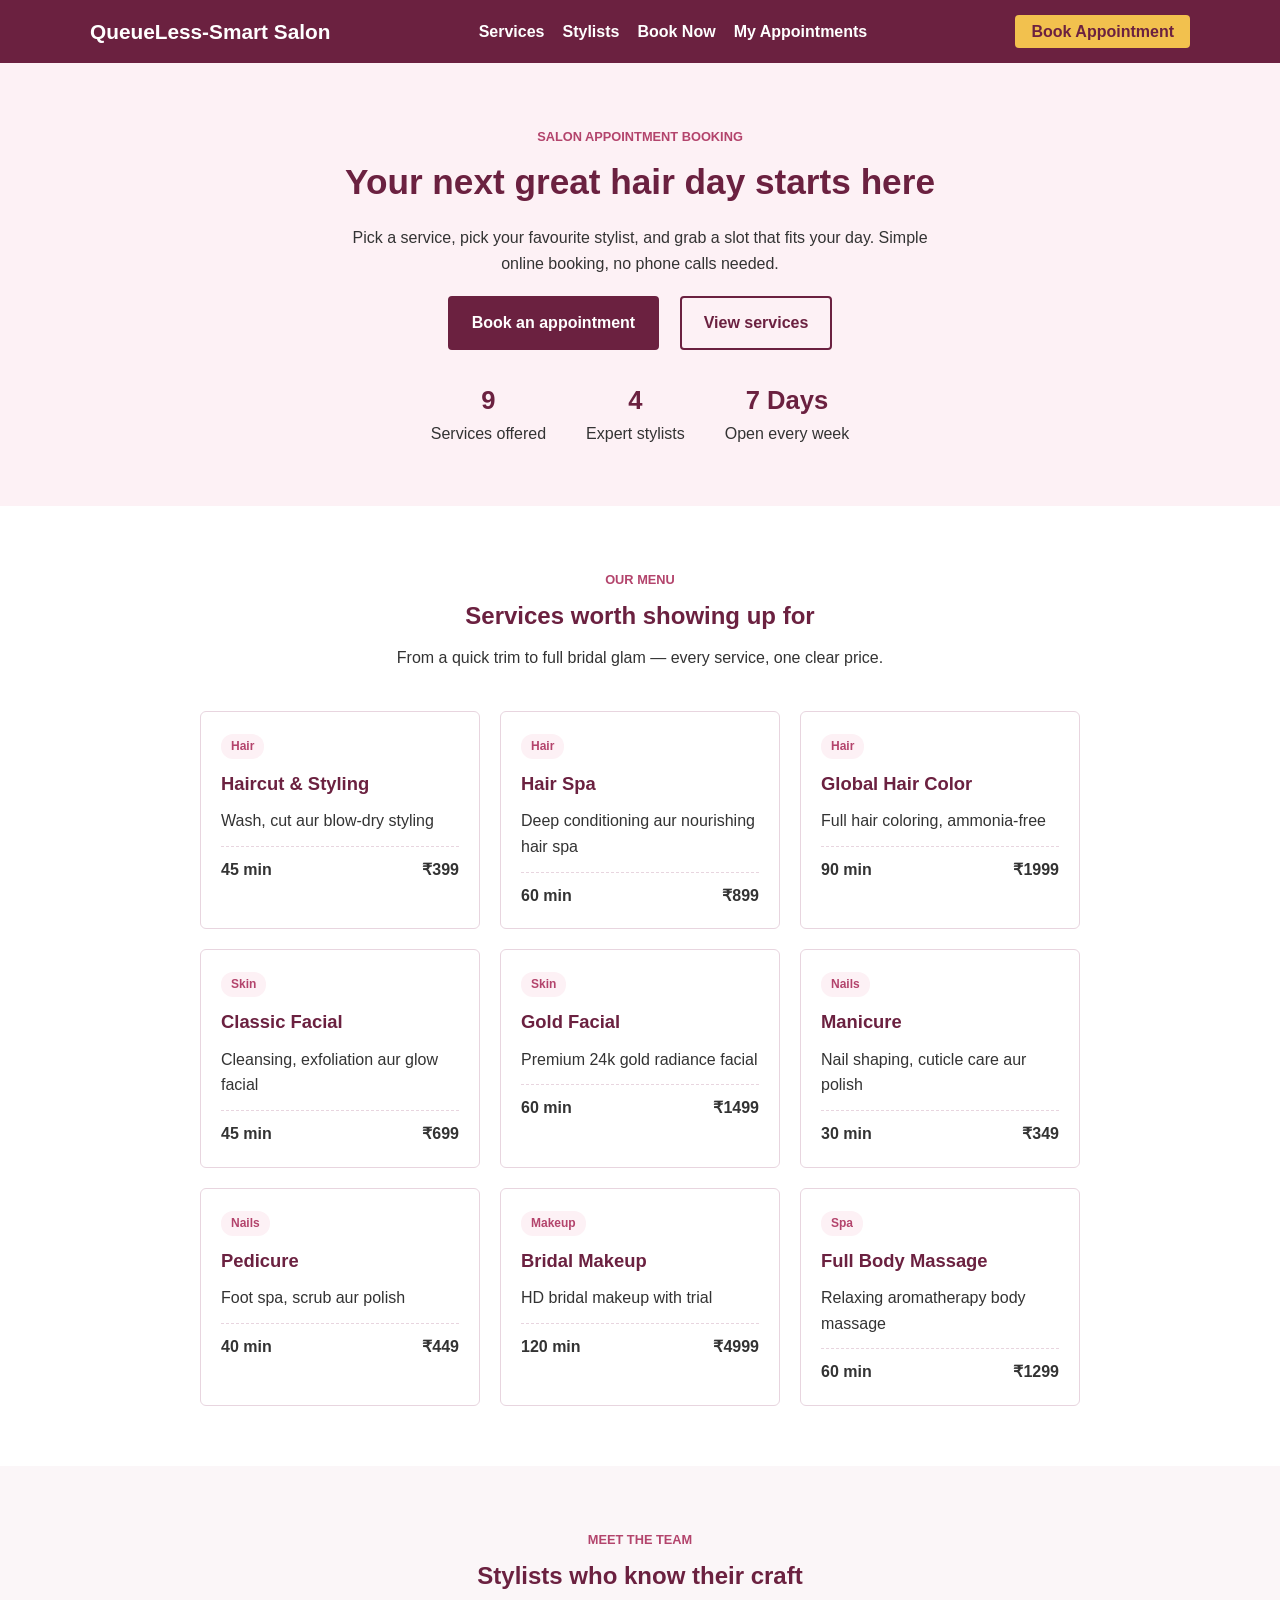
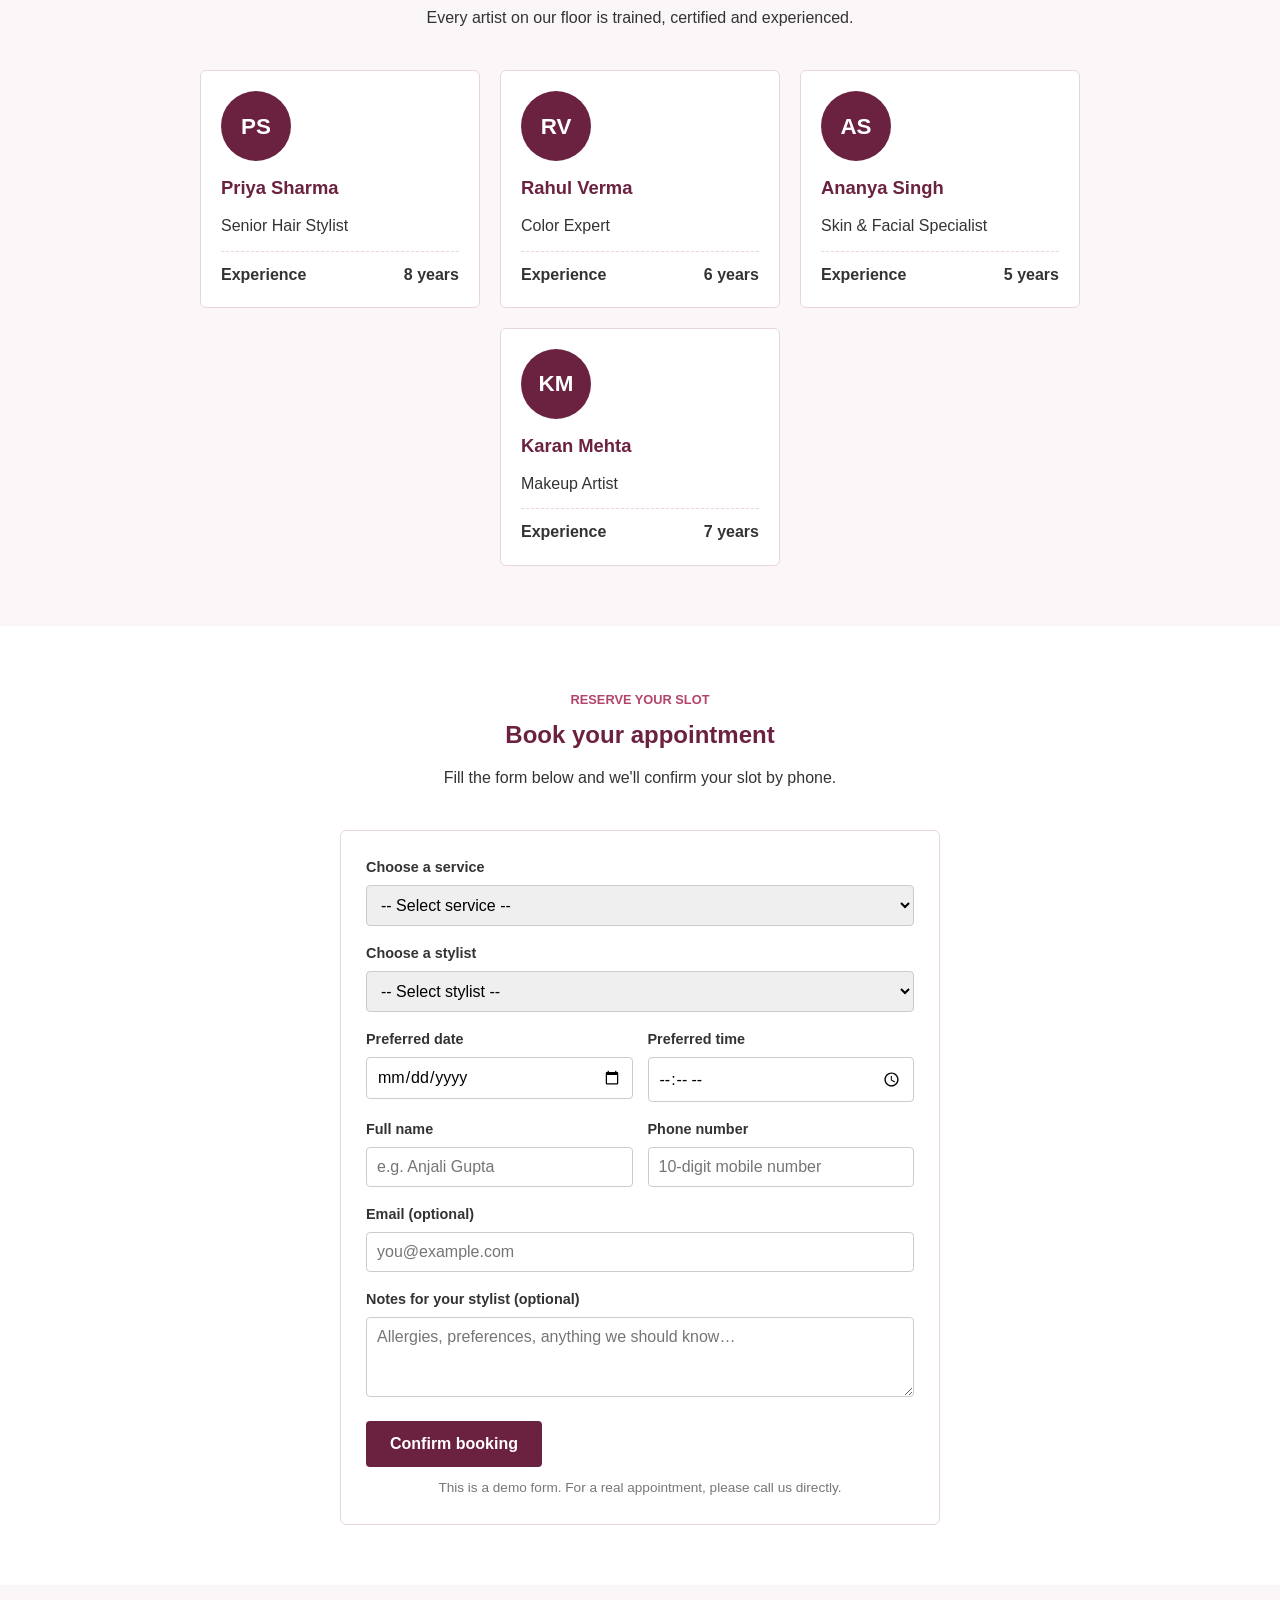
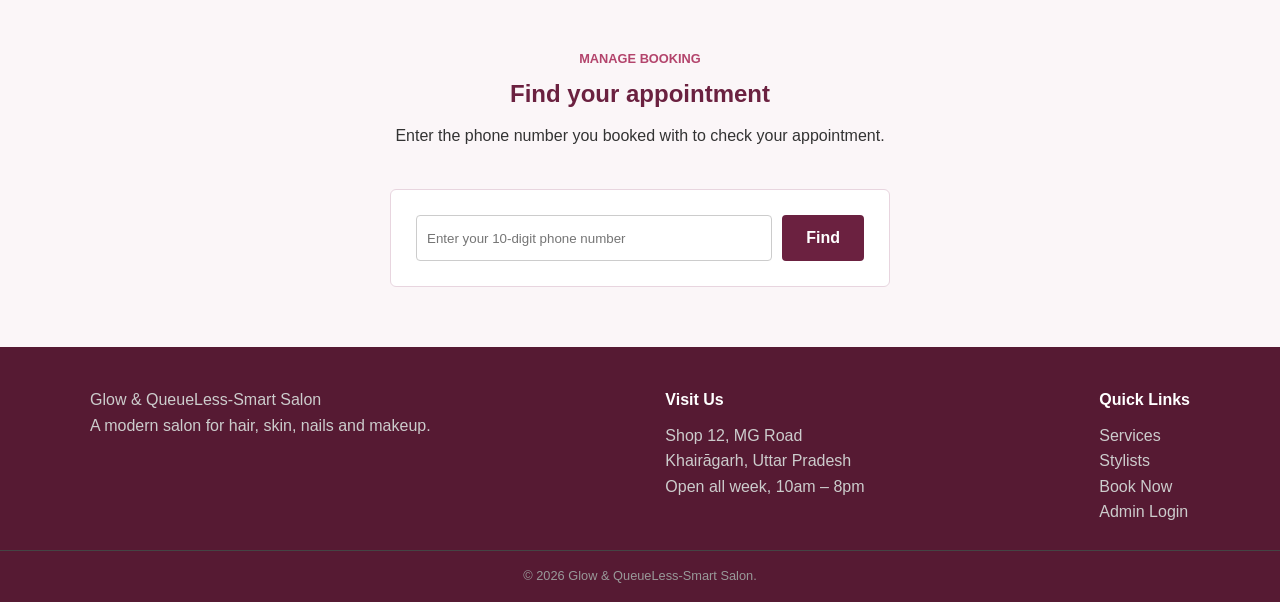
==== commit e6c66558: "initial commit" ====
--- a/index.html
+++ b/index.html
@@ -10,7 +10,7 @@
     <!-- ===== Navbar ===== -->
     <header class="navbar">
       <div class="container">
-        <a href="#home" class="brand">Glow &amp; QueueLess-Smart Salon</a>
+        <a href="#home" class="brand">QueueLess-Smart Salon</a>
         <nav class="nav-links">
           <a href="#services">Services</a>
           <a href="#stylists">Stylists</a>
--- a/css/style.css
+++ b/css/style.css
@@ -32,7 +32,10 @@
   margin: 0 auto;
 }
 
-h1, h2, h3, h4 {
+h1,
+h2,
+h3,
+h4 {
   color: #6b2140;
   margin-bottom: 10px;
 }
@@ -317,7 +320,7 @@
 
 /* ===== Footer ===== */
 .footer {
-  background-color: #2c2c2c;
+  background-color: #561a33;
   color: #cccccc;
   padding: 40px 0 15px 0;
 }
